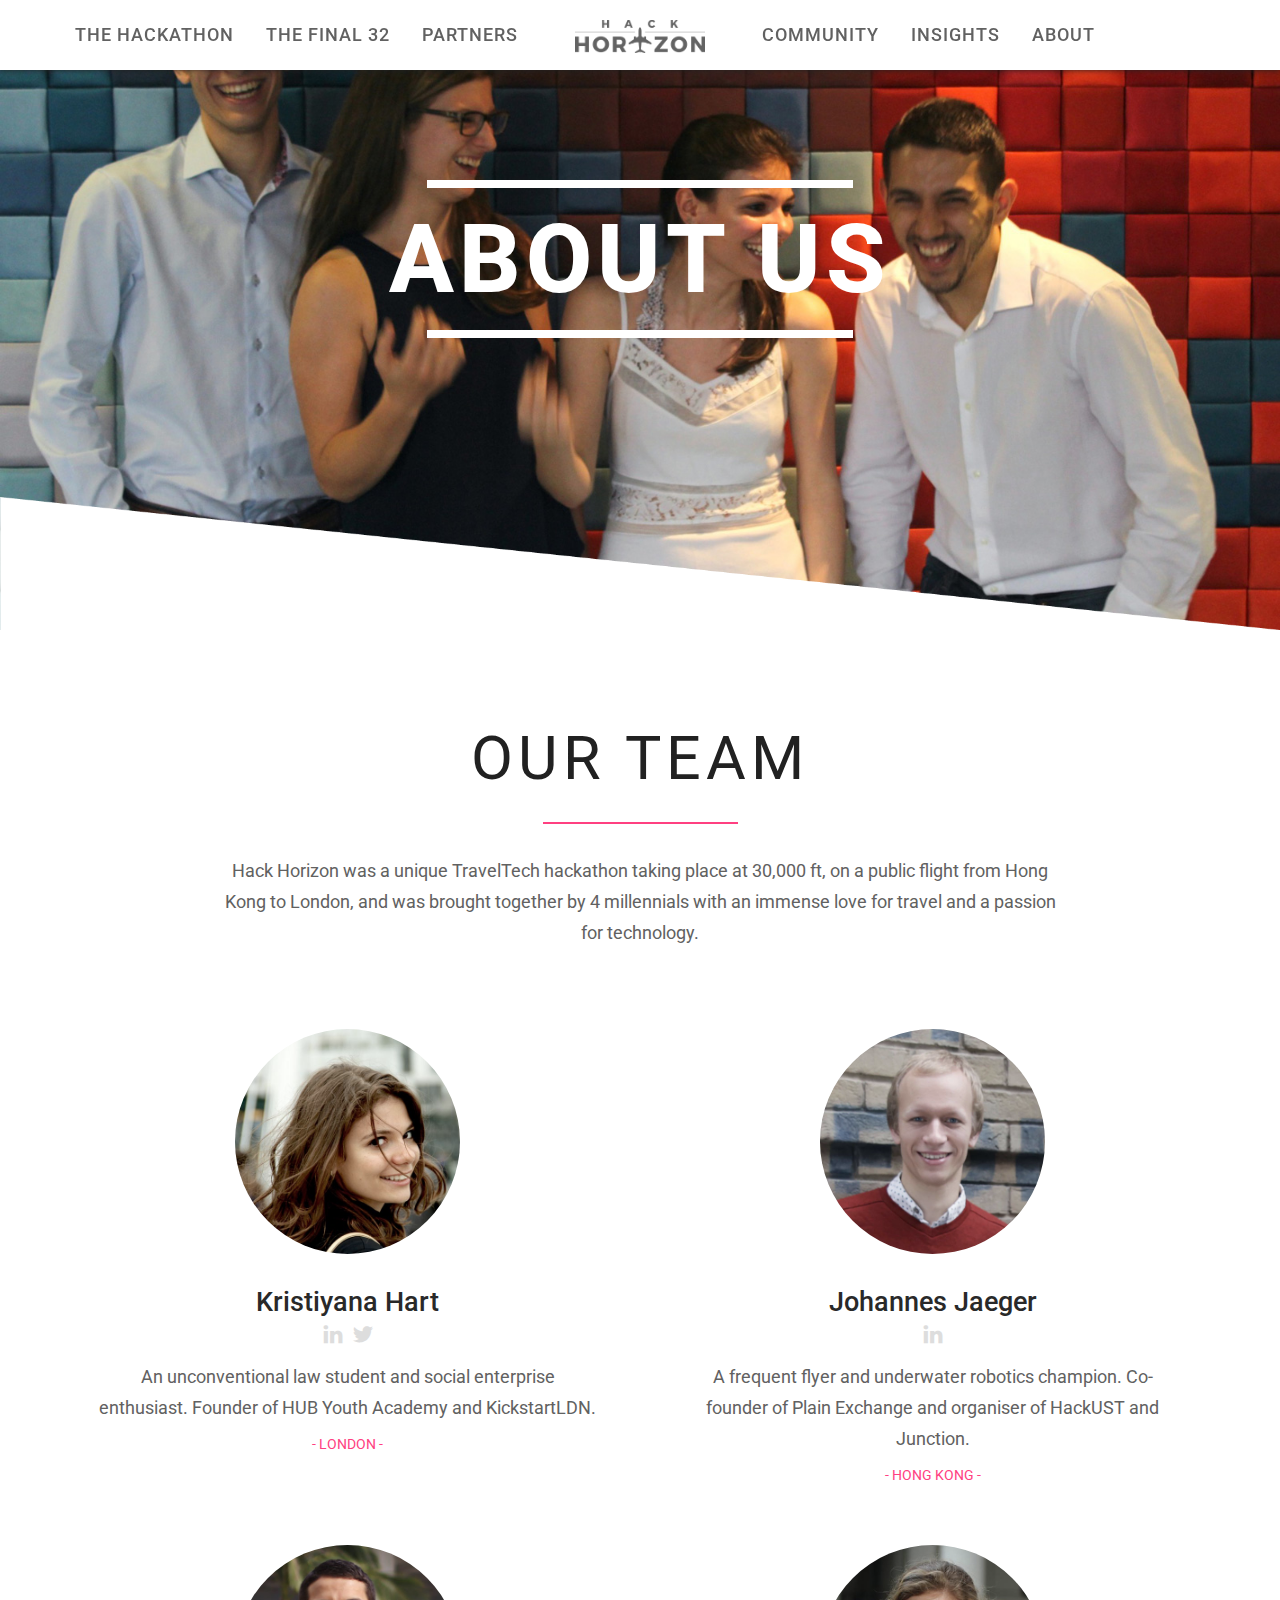
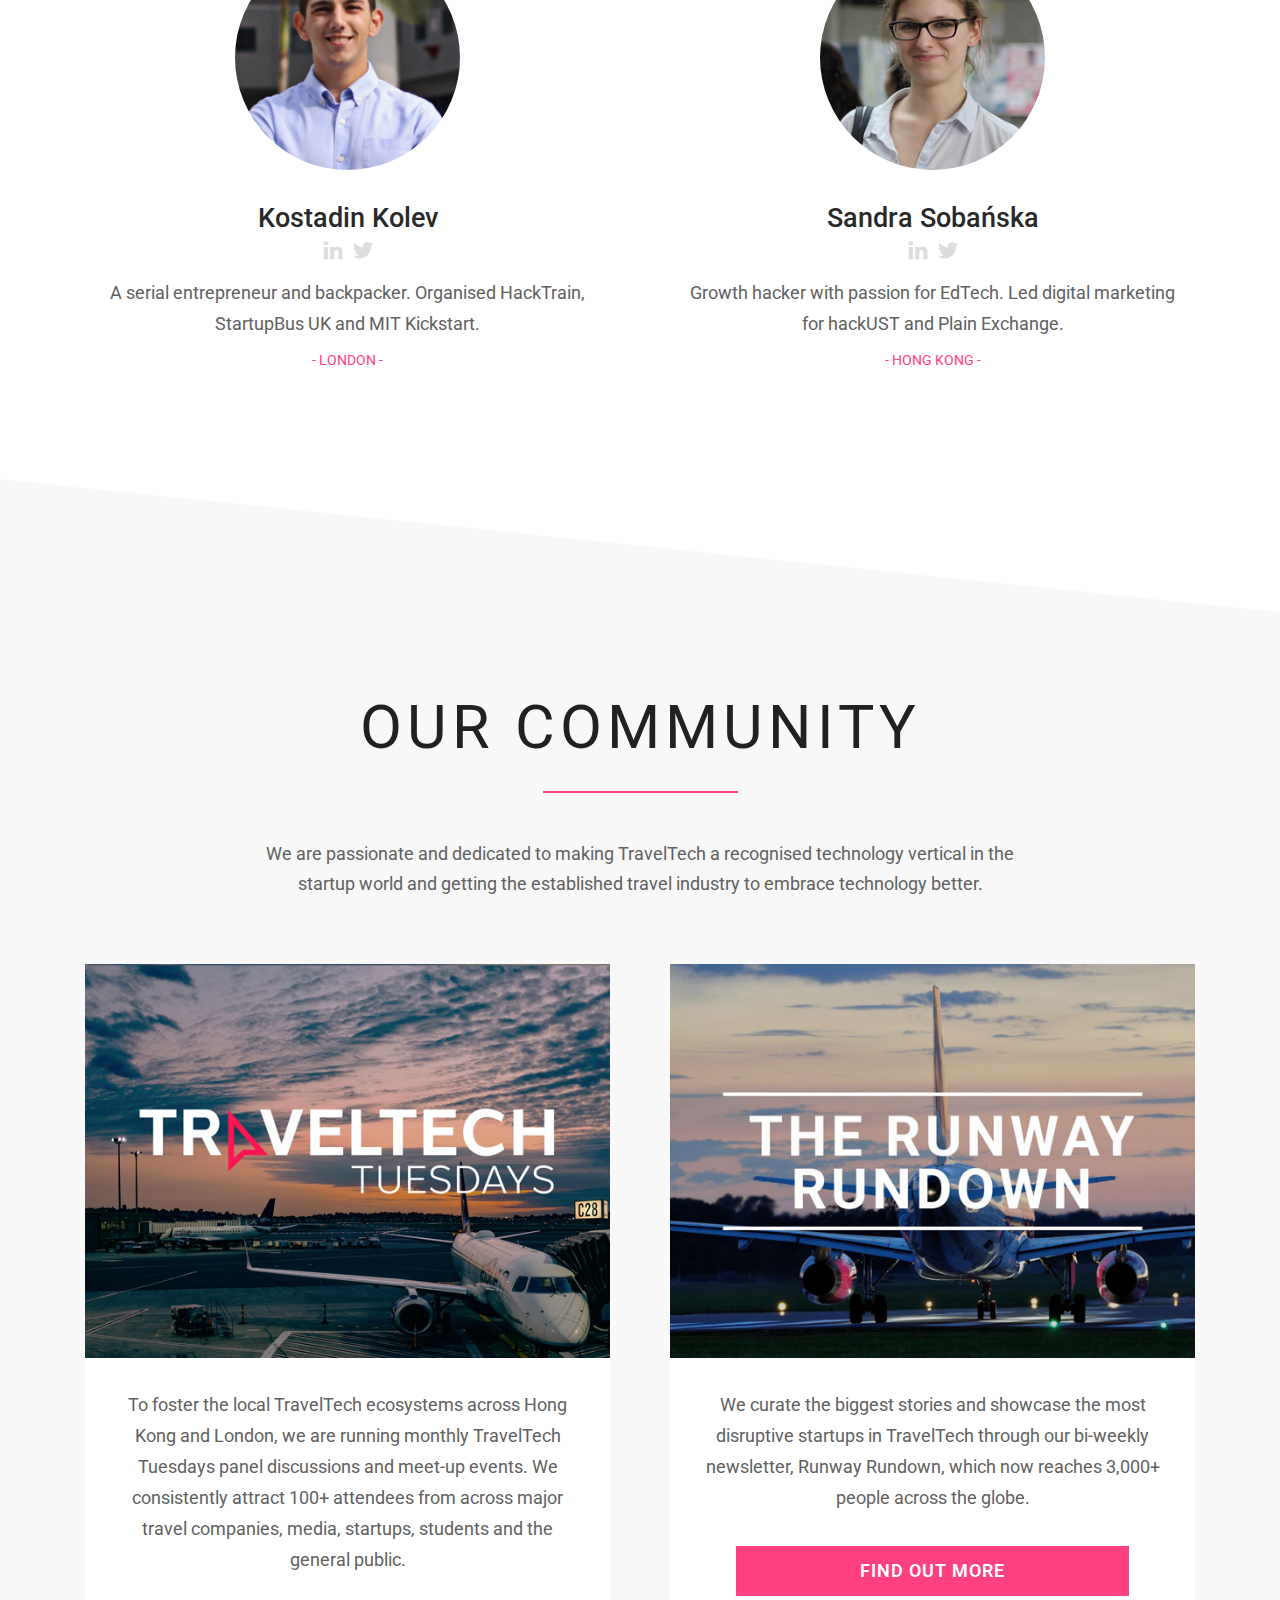
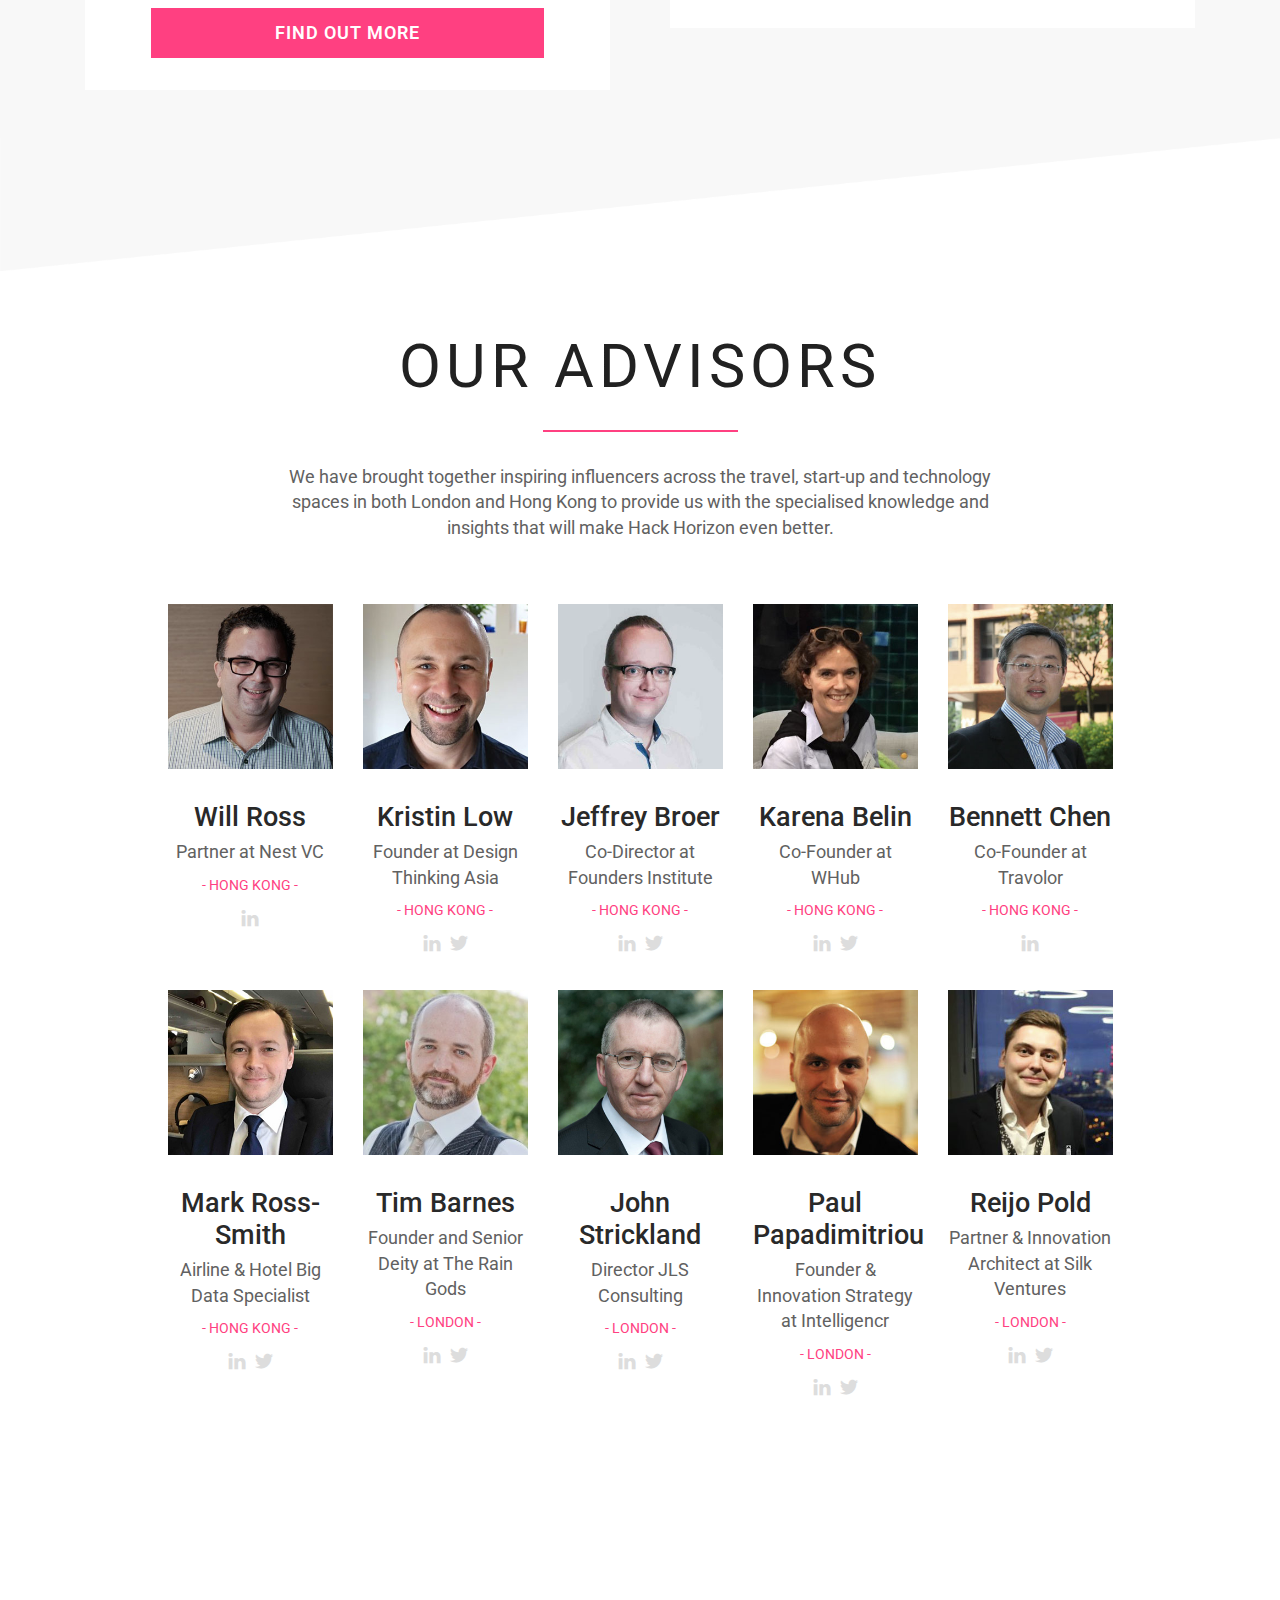
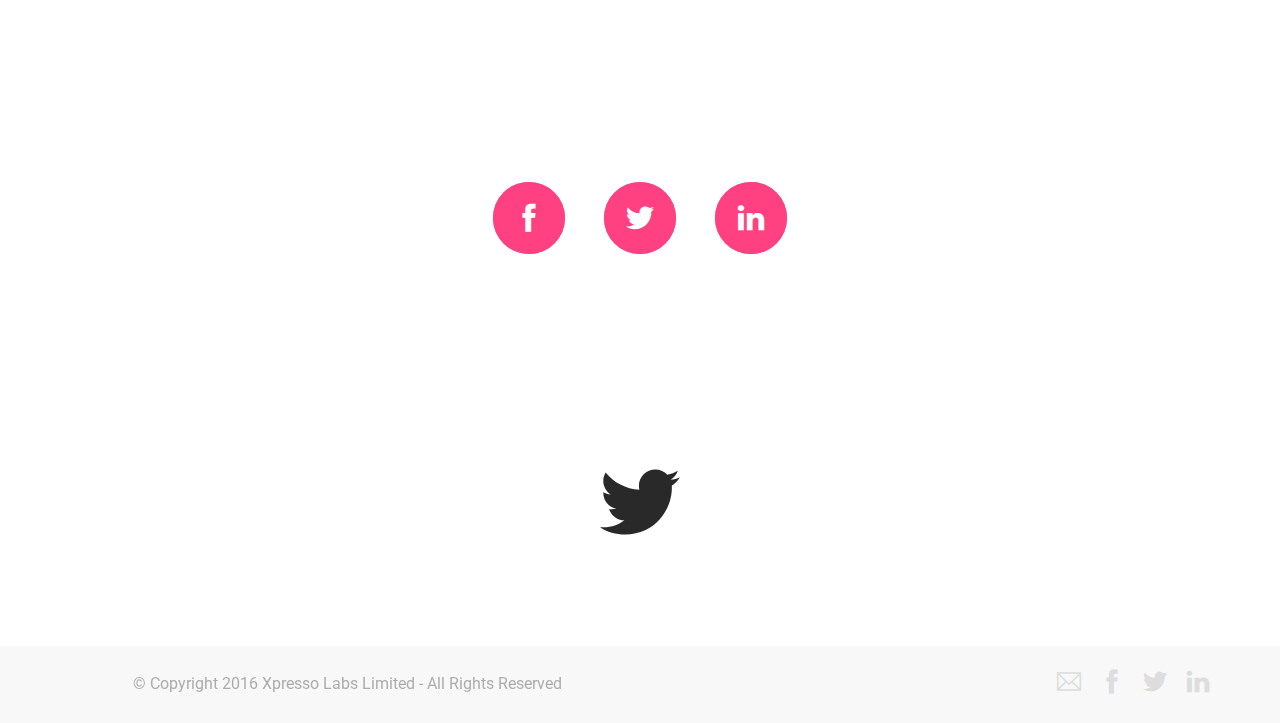
==== about.html @ 893943c5 "Video Top Cover + About Page Revamp" ====
<!DOCTYPE html>
<html lang="en">
  <head>
    <title>Hack Horizon - Press Page</title>
    <meta charset="utf-8">
    <!-- Open Graph Meta-Tags-->
    <meta property="og:title" content="Hack Horizon - Press Information">
    <meta property="og:site_name" content="Hack Horizon">
    <meta property="og:url" content="http://www.hackhorizon.com">
    <meta property="og:description" content="A hackathon on an airplane taking 32 of best entrepreneurs, engineers and designers from Hong Kong to London, on a mission to redefine TravelTech.">
    <meta property="og:type" content="website">
    <meta property="og:image" content="http://www.hackhorizon.com/img/plane_runway_meta.jpg">
    <meta name="description" content="A hackathon on an airplane taking 32 of best entrepreneurs, engineers and designers from Hong Kong to London, on a mission to redefine TravelTech.">
    <meta name="author" content="Kostadin Kolev">
    <link rel="canonical" href="http://www.hackhorizon.com">
    <!-- Twitter-->
    <meta name="twitter:card" content="summary">
    <meta name="twitter:url" content="http://www.hackhorizon.com">
    <meta name="twitter:title" content="Hack Horizon - Press Information">
    <meta name="twitter:description" content="A hackathon on an airplane taking 32 of best entrepreneurs, engineers and designers from Hong Kong to London, on a mission to redefine TravelTech.">
    <meta name="twitter:image" content="http://www.hackhorizon.com/img/plane_runway_meta.jpg">
    <!-- LinkedIn Fix-->
    <meta prefix="og: http://ogp.me/ns#" property="og:title" content="Hack Horizon">
    <meta prefix="og: http://ogp.me/ns#" property="og:type" content="website">
    <meta prefix="og: http://ogp.me/ns#" property="og:image" content="http://www.hackhorizon.com/img/plane_runway_meta.jpg">
    <meta prefix="og: http://ogp.me/ns#" property="og:url" content="http://www.hackhorizon.com">
    <!-- Google  -->
    <meta name="google-site-verification" content="7b1NR2hkbM8tSikmIyOuY9KomX2mYdEgdR6punOeyzs">
    <meta name="google-site-verification" content="Eo4c7vHQRKVE4sOLhfu-dsiCqSdJgf1WzOLA8rTqN9s">
    <link rel="apple-touch-icon" sizes="57x57" href="/apple-icon-57x57.png">
    <link rel="apple-touch-icon" sizes="60x60" href="/apple-icon-60x60.png">
    <link rel="apple-touch-icon" sizes="72x72" href="/apple-icon-72x72.png">
    <link rel="apple-touch-icon" sizes="76x76" href="/apple-icon-76x76.png">
    <link rel="apple-touch-icon" sizes="114x114" href="/apple-icon-114x114.png">
    <link rel="apple-touch-icon" sizes="120x120" href="/apple-icon-120x120.png">
    <link rel="apple-touch-icon" sizes="144x144" href="/apple-icon-144x144.png">
    <link rel="apple-touch-icon" sizes="152x152" href="/apple-icon-152x152.png">
    <link rel="apple-touch-icon" sizes="180x180" href="/apple-icon-180x180.png">
    <link rel="icon" type="image/png" sizes="192x192" href="/android-icon-192x192.png">
    <link rel="icon" type="image/png" sizes="32x32" href="/favicon-32x32.png">
    <link rel="icon" type="image/png" sizes="96x96" href="/favicon-96x96.png">
    <link rel="icon" type="image/png" sizes="16x16" href="/favicon-16x16.png">
    <link rel="manifest" href="/manifest.json">
    <meta name="msapplication-TileColor" content="#ffffff">
    <meta name="msapplication-TileImage" content="/ms-icon-144x144.png">
    <meta name="theme-color" content="#ffffff">
    <meta name="viewport" content="width=device-width, initial-scale=1.0">
    <link href="css/pe-icon-7-stroke.css" rel="stylesheet" type="text/css" media="all">
    <link href="css/et-line-icons.css" rel="stylesheet" type="text/css" media="all">
    <link href="css/font-awesome.min.css" rel="stylesheet" type="text/css" media="all">
    <link href="css/themify-icons.css" rel="stylesheet" type="text/css" media="all">
    <link href="css/bootstrap.css" rel="stylesheet" type="text/css" media="all">
    <link href="css/flexslider.css" rel="stylesheet" type="text/css" media="all">
    <link href="css/theme.css" rel="stylesheet" type="text/css" media="all">
    <link href="css/about.css" rel="stylesheet" type="text/css" media="all">
    <link href="http://fonts.googleapis.com/css?family=Lato:300,400%7CRaleway:100,400,300,500,600,700%7COpen+Sans:400,500,600" rel="stylesheet" type="text/css">
    <link href="http://fonts.googleapis.com/css?family=Roboto:100,300,400,600,700" rel="stylesheet" type="text/css">
    <link href="css/font-roboto.css" rel="stylesheet" type="text/css">
    <!-- Facebook Pixel Code-->
    <script>
      !function(f,b,e,v,n,t,s){if(f.fbq)return;n=f.fbq=function(){n.callMethod?
      n.callMethod.apply(n,arguments):n.queue.push(arguments)};if(!f._fbq)f._fbq=n;
      n.push=n;n.loaded=!0;n.version='2.0';n.queue=[];t=b.createElement(e);t.async=!0;
      t.src=v;s=b.getElementsByTagName(e)[0];s.parentNode.insertBefore(t,s)}(window,
      document,'script','https://connect.facebook.net/en_US/fbevents.js');
      fbq('init', '219601215181154'); // Insert your pixel ID here.
      fbq('track', 'PageView');
    </script>
    <noscript><img height="1" width="1" style="display:none" src="https://www.facebook.com/tr?id=219601215181154&amp;ev=PageView&amp;noscript=1"></noscript>
    <!-- DO NOT MODIFY-->
    <!-- End Facebook Pixel Code-->
    <!-- Google Tag Manager-->
    <script>
      (function(w,d,s,l,i){w[l]=w[l]||[];w[l].push({'gtm.start':
      new Date().getTime(),event:'gtm.js'});var f=d.getElementsByTagName(s)[0],
      j=d.createElement(s),dl=l!='dataLayer'?'&l='+l:'';j.async=true;j.src=
      'https://www.googletagmanager.com/gtm.js?id='+i+dl;f.parentNode.insertBefore(j,f);
      })(window,document,'script','dataLayer','GTM-5M864QM');
      
    </script>
    <!-- Google Analytics-->
    <script>
      (function(i,s,o,g,r,a,m){i['GoogleAnalyticsObject']=r;i[r]=i[r]||function(){
      (i[r].q=i[r].q||[]).push(arguments)},i[r].l=1*new Date();a=s.createElement(o),
      m=s.getElementsByTagName(o)[0];a.async=1;a.src=g;m.parentNode.insertBefore(a,m)
      })(window,document,'script','https://www.google-analytics.com/analytics.js','ga');
      ga('create', 'UA-43203720-4', 'auto');
      ga('send', 'pageview');
      
    </script>
    <body class="scroll-assist">
      <header>
        <div class="nav_bar">
          <div class="nav-container">
            <nav class="scrolled">
              <div class="nav-bar text-center">
                <div class="col-md-2 col-md-push-5 on_top">
                  <div class="col-sm-12 text-center"><a href="index.html"><img id="plane_logo" alt="Hack Horizon Logo" src="img/logo_dark.png"></a></div>
                </div>
                <div class="col-sm-12 col-md-5 col-md-pull-2 overflow-hidden-xs nav_bar_open menu_list">
                  <ul class="menu inline-block pull-right">
                    <li><a id="top_link" href="index.html#about" class="inner-link">THE HACKATHON</a></li>
                    <li><a href="index.html#Final32" class="inner-link">THe Final 32</a></li>
                    <li><a href="index.html#partners" class="inner-link">PARTNERS</a></li>
                  </ul>
                </div>
                <div class="col-sm-12 col-md-5 pb-xs-24 nav_bar_open menu_list">
                  <ul class="menu">
                    <li><a href="traveltechtuesdays.html">Community</a></li>
                    <li><a href="runwayrundown.html">Insights</a></li>
                    <li><a href="about.html">About</a></li>
                  </ul>
                </div>
                <div id="social_nav" class="col-md-4 col-md-offset-4">
                  <ul class="list-inline social-list">
                    <li><a href="mailto:team@hackhorizon.com"><i class="ti ti-email icon-sm"></i></a></li>
                    <li><a href="https://www.facebook.com/hackhorizon" target="_blank"><i class="ti-facebook icon-sm"></i></a></li>
                    <li><a href="https://www.twitter.com/hackhorizon" target="_blank"><i class="ti-twitter-alt icon-sm"></i></a></li>
                    <li><a href="https://www.linkedin.com/company/hack-horizon" target="_blank"><i class="ti-linkedin icon-sm"></i></a></li>
                  </ul>
                </div>
              </div>
              <div class="module widget-handle mobile-toggle right visible-sm visible-xs absolute-xs on_top"><i class="ti-menu"></i></div>
            </nav>
          </div>
        </div>
      </header>
      <div class="main-container">
        <section id="top_cover" class="cover in-page-link">
          <div class="container diagonal_up">
            <div class="row">
              <div id="cover_border_top" class="col-md-4 col-md-offset-4 col-xs-8 col-xs-offset-2"></div>
            </div>
            <div class="row">
              <div class="col-md-8 col-md-offset-2 text-center">
                <h1>About Us</h1>
              </div>
            </div>
            <div class="row">
              <div id="cover_border_bottom" class="col-md-4 col-md-offset-4 col-xs-8 col-xs-offset-2"></div>
            </div>
          </div>
        </section>
        <section id="team" class="in-page-link diagonal_down">
          <div class="container">
            <div class="row">
              <div class="col-md-10 col-md-offset-1 text-center">
                <h1>
                   
                  Our Team
                </h1>
              </div>
            </div>
            <div class="row">
              <div id="about_border" class="col-md-2 col-md-offset-5 col-xs-8 col-xs-offset-2"></div>
            </div>
            <div class="row">   
              <div class="col-md-10 col-md-offset-1 text-center">
                <p>Hack Horizon was a unique TravelTech hackathon taking place at 30,000 ft, on a public flight from Hong Kong to London, and was brought together by 4 millennials with an immense love for travel and a passion for technology.</p>
              </div>
            </div>
            <div class="row Team text-center">
              <div class="col-md-6 col-sm-6"><a href=""></a><img alt="Kristiyana Hart" src="img/kristy.jpg" class="TeamPhoto mb32">
                <h4>
                  Kristiyana 
                  Hart
                </h4>
                <div class="team_social_links"><a target="_blank" href="https://uk.linkedin.com/in/kristiyana-hart-803347a6"><i class="ti ti-linkedin"> </i></a><a target="_blank" href="https://twitter.com/kristiyana_hart"><i class="ti-twitter-alt"></i></a></div>
                <p>An unconventional law student and social enterprise enthusiast. Founder of HUB Youth Academy and KickstartLDN.</p>
                <h4><span>- London -</span></h4>
              </div>
              <div class="col-md-6 col-sm-6"><img alt="Johannes Jaeger" src="img/Johannes.jpg" class="TeamPhoto mb32">
                <h4>
                  Johannes 
                   Jaeger
                </h4>
                <div class="team_social_links"><a target="_blank" href="https://hk.linkedin.com/in/jaegerjohannes"><i class="ti ti-linkedin"></i></a></div>
                <p>A frequent flyer and underwater robotics champion. Co-founder of Plain Exchange and organiser of HackUST and Junction.</p>
                <h4><span>- Hong Kong -                                </span></h4>
              </div>
              <div class="col-md-6 col-sm-6"><img alt="Kostadin Kolev" src="img/kosta.jpg" class="TeamPhoto mb32">
                <h4>
                  Kostadin 
                  Kolev 
                </h4>
                <div class="team_social_links"><a target="_blank" href="Public Profilehttps://uk.linkedin.com/in/kostadinkolev"><i class="ti ti-linkedin"> </i></a><a target="_blank" href="https://twitter.com/Kosta_kolev"><i class="ti-twitter-alt"></i></a></div>
                <p>A serial entrepreneur and backpacker. Organised HackTrain, StartupBus UK and MIT Kickstart. </p>
                <h4><span>- London -                                           </span></h4>
              </div>
              <div class="col-md-6 col-sm-6"><img alt="Sandra Sobańska" src="img/sandra.jpg" class="TeamPhoto mb32">
                <h4>
                  Sandra
                  Sobańska
                </h4>
                <div class="team_social_links"><a target="_blank" href="https://sg.linkedin.com/in/sasobanska/en"><i class="ti ti-linkedin"> </i></a><a target="_blank" href="https://twitter.com/sandra_sobanska"><i class="ti-twitter-alt"></i></a></div>
                <p>Growth hacker with passion for EdTech. Led digital marketing for hackUST and Plain Exchange.</p>
                <h4><span>- Hong Kong - </span></h4>
              </div>
              <div class="col-md-2 col-md-offset-5 text-center">
                <div messenger_app_id="113011915893233" page_id="256332318045876" color="blue" size="xlarge" class="fb-messengermessageus"></div>
              </div>
            </div>
          </div>
        </section>
        <section id="community" class="in-page-link bg-secondary diagonal_down">
          <div class="container">
            <div class="row">
              <div class="col-md-10 col-md-offset-1 text-center">
                <h1>
                   
                  Our Community
                </h1>
              </div>
            </div>
            <div class="row">
              <div id="about_border" class="col-md-2 col-md-offset-5 col-xs-8 col-xs-offset-2"></div>
            </div>
            <div class="row">   
              <div class="col-md-8 col-md-offset-2 text-center">
                <p>We are passionate and dedicated to making TravelTech a recognised technology vertical in the startup world and getting the established travel industry to embrace technology better.</p>
              </div>
            </div>
            <div class="row">
              <div class="col-md-6 text-center">
                <div class="col-md-12">
                  <div class="community_image"><a href="TravelTechTuesdays.html"><img alt="TravelTech Tuesdays" src="img/ttt.jpg"></a></div>
                  <div class="bg-white description">                               
                    <p>To foster the local TravelTech ecosystems across Hong Kong and London, we are running monthly TravelTech Tuesdays panel discussions and meet-up events. We consistently attract 100+ attendees from across major travel companies, media, startups, students and the general public.</p><a href="traveltechtuesdays.html" class="btn btn-lg">Find Out More</a>
                  </div>
                </div>
              </div>
              <div class="col-md-6 text-center">
                <div class="col-md-12">
                  <div class="community_image"><a href="RunwayRundown.html"><img alt="Runway Rundown" src="img/rr.jpg"></a></div>
                  <div class="bg-white description">                    
                    <p>We curate the biggest stories and showcase the most disruptive startups in TravelTech through our bi-weekly newsletter, Runway Rundown, which now reaches 3,000+ people across the globe.       </p><a href="RunwayRundown.html" class="btn btn-lg">Find Out More</a>
                  </div>
                </div>
              </div>
            </div>
          </div>
        </section>
        <section id="advisors" class="in-page-link section_padding diagonal_down mb64">
          <div class="container">
            <div class="row">
              <div class="col-md-12 text-center">
                <h1 class="uppercase">Our Advisors</h1>
              </div>
            </div>
            <div class="row">
              <div class="col-md-2 col-md-offset-5 col-xs-8 col-xs-offset-2 about_border"></div>
            </div>
            <div class="row">
              <div class="col-md-8 col-md-offset-2 text-center">
                <p id="advisors_description">We have brought together inspiring influencers across the travel, start-up and technology spaces in both London and Hong Kong to provide us with the specialised knowledge and insights that will make Hack Horizon even better.</p>
              </div>
            </div>
            <div class="row text-center">                                         
              <div class="col-md-2 col-md-offset-1 col-xs-6"><img alt="Will Ross" src="img/will.jpg" class="mb32">
                <h4>Will Ross</h4>
                <p>Partner at Nest VC</p>
                <h4><span>- Hong Kong -</span></h4>
                <div class="advisors_social_links"><a target="_blank" href="https://hk.linkedin.com/in/william-ross-a9923294"><i class="ti ti-linkedin"> </i></a></div>
              </div>
              <div class="col-md-2 col-xs-6"><img alt="Kristin Low" src="img/kristin.jpg" class="mb32">
                <h4>Kristin Low</h4>
                <p>Founder at Design Thinking Asia</p>
                <h4><span>- Hong Kong -</span></h4>
                <div class="advisors_social_links"><a target="_blank" href="https://hk.linkedin.com/in/kristindlow"><i class="ti ti-linkedin"> </i></a><a target="_blank" href="https://twitter.com/kristinlow"><i class="ti-twitter-alt"></i></a></div>
              </div>
              <div class="clearfix visible-xs-block"></div>
              <div class="col-md-2 col-xs-6"><img alt="Jeffrey Broer" src="img/jeffrey.jpg" class="mb32">
                <h4>Jeffrey Broer</h4>
                <p>Co-Director at Founders Institute</p>
                <h4><span>- Hong Kong -</span></h4>
                <div class="advisors_social_links"><a target="_blank" href="https://hk.linkedin.com/in/jeffreybroer"><i class="ti ti-linkedin"> </i></a><a target="_blank" href="https://twitter.com/jebbery"><i class="ti-twitter-alt">                   </i></a></div>
              </div>
              <div class="col-md-2 col-xs-6"><img alt="Karena Belin" src="img/karena.jpg" class="mb32">
                <h4>Karena Belin</h4>
                <p>Co-Founder at WHub</p>
                <h4><span>- Hong Kong -</span></h4>
                <div class="advisors_social_links"><a target="_blank" href="https://hk.linkedin.com/in/karenabelin"><i class="ti ti-linkedin"> </i></a><a target="_blank" href="https://twitter.com/BelinKarena"><i class="ti-twitter-alt">                   </i></a></div>
              </div>
              <div class="clearfix visible-xs-block"></div>
              <div class="col-md-2 col-xs-6"><img alt="Bennett Chen" src="img/bennett.jpg" class="mb32">
                <h4>Bennett Chen</h4>
                <p>Co-Founder at Travolor</p>
                <h4><span>- Hong Kong -</span></h4>
                <div class="advisors_social_links"><a target="_blank" href="https://hk.linkedin.com/in/bennettchen"><i class="ti ti-linkedin"> </i></a></div>
              </div>
              <div class="col-md-2 col-md-offset-1 col-xs-6"><img alt="Mark Ross-Smith" src="img/mark.jpg" class="mb32">
                <h4>Mark Ross- Smith</h4>
                <p>Airline & Hotel Big Data Specialist</p>
                <h4><span>- Hong Kong -</span></h4>
                <div class="advisors_social_links"><a target="_blank" href="https://hk.linkedin.com/in/markrosssmith"><i class="ti ti-linkedin"> </i></a><a target="_blank" href="https://twitter.com/drdoot"><i class="ti-twitter-alt"></i></a></div>
              </div>
              <div class="col-md-2 col-xs-6"><img alt="Tim Barnes" src="img/tim.jpg" class="mb32">
                <h4>Tim Barnes</h4>
                <p>Founder and Senior Deity at The Rain Gods</p>
                <h4><span>- London -</span></h4>
                <div class="advisors_social_links"><a target="_blank" href="https://uk.linkedin.com/in/timothyplbarnes"><i class="ti ti-linkedin"> </i></a><a target="_blank" href="https://twitter.com/timothy_barnes"><i class="ti-twitter-alt"></i></a></div>
              </div>
              <div class="col-md-2 col-xs-6"><img alt="John Strickland" src="img/jls.jpg" class="mb32">
                <h4>John Strickland</h4>
                <p>Director JLS Consulting</p>
                <h4><span>- London -</span></h4>
                <div class="advisors_social_links"><a target="_blank" href="https://www.linkedin.com/in/jostrickland/"><i class="ti ti-linkedin"> </i></a><a target="_blank" href="https://twitter.com/JohnLStrickland"><i class="ti-twitter-alt">                           </i></a></div>
              </div>
              <div class="clearfix visible-xs-block"></div>
              <div class="col-md-2 col-xs-6"><img alt="Paul Papadimitriou" src="img/paul.jpg" class="mb32">
                <h4>Paul Papadimitriou </h4>
                <p>Founder & Innovation Strategy at Intelligencr</p>
                <h4><span>- London -</span></h4>
                <div class="advisors_social_links"><a target="_blank" href="https://uk.linkedin.com/in/paulpapadimitriou"><i class="ti ti-linkedin"> </i></a><a target="_blank" href="https://twitter.com/papadimitriou"><i class="ti-twitter-alt">                               </i></a></div>
              </div>
              <div class="col-md-2 col-xs-6"><img alt="Reijo Pold" src="img/reijo.jpg" class="mb32">
                <h4>Reijo Pold</h4>
                <p>Partner & Innovation Architect at Silk Ventures</p>
                <h4><span>- London -</span></h4>
                <div class="advisors_social_links"><a target="_blank" href="https://uk.linkedin.com/in/reijo-pold-彭-瑞-3b342b15"><i class="ti ti-linkedin"> </i></a><a target="_blank" href="https://twitter.com/reiopold"><i class="ti-twitter-alt"></i></a></div>
              </div>
            </div>
          </div>
        </section>
        <section id="media_assets" class="in-page-link">
          <div class="container diagonal_up">
            <div class="row">
              <div class="col-md-12 col-sm-12 text-center">
                <h1>Connect with Us</h1>
              </div>
            </div>
            <div class="row">
              <div id="about_border" class="col-md-2 col-md-offset-5 col-xs-8 col-xs-offset-2"></div>
            </div>
            <div class="row">
              <div class="col-md-8 col-md-offset-2">
                <ul class="list-inline social-connect">
                  <li><a href="https://www.facebook.com/hackhorizon" target="_blank"><i class="ti-facebook icon-sm"></i></a></li>
                  <li><a href="https://www.twitter.com/hackhorizon" target="_blank"><i class="ti-twitter-alt icon-sm"></i></a></li>
                  <li><a href="https://www.linkedin.com/company/hack-horizon" target="_blank"><i class="ti-linkedin icon-sm"></i></a></li>
                </ul>
              </div>
            </div>
          </div>
        </section>
        <section class="pt64 pb64 pt-xs-40 pb-xs-40">
          <div class="container">
            <div class="row">
              <div class="col-md-10 col-md-offset-1 text-center"><i class="ti-twitter-alt icon icon-lg mb40 mb-xs-24"></i>
                <div class="twitter-feed tweets-slider large">
                  <div data-feed-name="hackhorizon" class="tweets-feed"></div>
                </div>
              </div>
            </div>
          </div>
        </section>
        <footer class="footer-2 text-center-xs bg-secondary">
          <div class="container">
            <div class="row">
              <div class="col-sm-6 text-center">
                <p>© Copyright 2016 Xpresso Labs Limited - All Rights Reserved</p>
              </div>
              <div class="col-sm-6 text-right text-center-xs">
                <ul class="list-inline social-list">
                  <li><a href="mailto:team@hackhorizon.com"><i class="ti ti-email icon-sm"></i></a></li>
                  <li><a href="https://www.facebook.com/hackhorizon" target="_blank"><i class="ti-facebook icon-sm"></i></a></li>
                  <li><a href="https://www.twitter.com/hackhorizon" target="_blank"><i class="ti-twitter-alt icon-sm"></i></a></li>
                  <li><a href="https://www.linkedin.com/company/hack-horizon" target="_blank"><i class="ti-linkedin icon-sm"></i></a></li>
                </ul>
              </div>
            </div>
          </div>
        </footer>
      </div>
    </body>
    <!-- Google Tag Manager (noscript)-->
    <noscript>
      <iframe src="https://www.googletagmanager.com/ns.html?id=GTM-5M864QM" height="0" width="0" style="display:none;visibility:hidden"></iframe>
    </noscript>
    <!-- End Google Tag Manager (noscript)-->
    <script src="js/jquery.min.js"></script>
    <script src="js/bootstrap.min.js"></script>
    <script src="js/flexslider.min.js"></script>
    <script src="js/masonry.min.js"></script>
    <script src="js/twitterfetcher.min.js">   </script>
    <script src="js/smooth-scroll.min.js"></script>
    <script src="js/parallax.min.js"></script>
    <script src="js/scripts.js"></script>
  </head>
</html>
---- css/pe-icon-7-stroke.css ----
@font-face {
	font-family: 'Pe-icon-7-stroke';
	src:url('../fonts/Pe-icon-7-stroke.eot?d7yf1v');
	src:url('../fonts/Pe-icon-7-stroke.eot?#iefixd7yf1v') format('embedded-opentype'),
		url('../fonts/Pe-icon-7-stroke.woff?d7yf1v') format('woff'),
		url('../fonts/Pe-icon-7-stroke.ttf?d7yf1v') format('truetype'),
		url('../fonts/Pe-icon-7-stroke.svg?d7yf1v#Pe-icon-7-stroke') format('svg');
	font-weight: normal;
	font-style: normal;
}

[class^="pe-7s-"], [class*=" pe-7s-"] {
	display: inline-block;
	font-family: 'Pe-icon-7-stroke';
	speak: none;
	font-style: normal;
	font-weight: normal;
	font-variant: normal;
	text-transform: none;
	line-height: 1;

	/* Better Font Rendering =========== */
	-webkit-font-smoothing: antialiased;
	-moz-osx-font-smoothing: grayscale;
}

.pe-7s-album:before {
	content: "\e6aa";
}
.pe-7s-arc:before {
	content: "\e6ab";
}
.pe-7s-back-2:before {
	content: "\e6ac";
}
.pe-7s-bandaid:before {
	content: "\e6ad";
}
.pe-7s-car:before {
	content: "\e6ae";
}
.pe-7s-diamond:before {
	content: "\e6af";
}
.pe-7s-door-lock:before {
	content: "\e6b0";
}
.pe-7s-eyedropper:before {
	content: "\e6b1";
}
.pe-7s-female:before {
	content: "\e6b2";
}
.pe-7s-gym:before {
	content: "\e6b3";
}
.pe-7s-hammer:before {
	content: "\e6b4";
}
.pe-7s-headphones:before {
	content: "\e6b5";
}
.pe-7s-helm:before {
	content: "\e6b6";
}
.pe-7s-hourglass:before {
	content: "\e6b7";
}
.pe-7s-leaf:before {
	content: "\e6b8";
}
.pe-7s-magic-wand:before {
	content: "\e6b9";
}
.pe-7s-male:before {
	content: "\e6ba";
}
.pe-7s-map-2:before {
	content: "\e6bb";
}
.pe-7s-next-2:before {
	content: "\e6bc";
}
.pe-7s-paint-bucket:before {
	content: "\e6bd";
}
.pe-7s-pendrive:before {
	content: "\e6be";
}
.pe-7s-photo:before {
	content: "\e6bf";
}
.pe-7s-piggy:before {
	content: "\e6c0";
}
.pe-7s-plugin:before {
	content: "\e6c1";
}
.pe-7s-refresh-2:before {
	content: "\e6c2";
}
.pe-7s-rocket:before {
	content: "\e6c3";
}
.pe-7s-settings:before {
	content: "\e6c4";
}
.pe-7s-shield:before {
	content: "\e6c5";
}
.pe-7s-smile:before {
	content: "\e6c6";
}
.pe-7s-usb:before {
	content: "\e6c7";
}
.pe-7s-vector:before {
	content: "\e6c8";
}
.pe-7s-wine:before {
	content: "\e6c9";
}
.pe-7s-cloud-upload:before {
	content: "\e68a";
}
.pe-7s-cash:before {
	content: "\e68c";
}
.pe-7s-close:before {
	content: "\e680";
}
.pe-7s-bluetooth:before {
	content: "\e68d";
}
.pe-7s-cloud-download:before {
	content: "\e68b";
}
.pe-7s-way:before {
	content: "\e68e";
}
.pe-7s-close-circle:before {
	content: "\e681";
}
.pe-7s-id:before {
	content: "\e68f";
}
.pe-7s-angle-up:before {
	content: "\e682";
}
.pe-7s-wristwatch:before {
	content: "\e690";
}
.pe-7s-angle-up-circle:before {
	content: "\e683";
}
.pe-7s-world:before {
	content: "\e691";
}
.pe-7s-angle-right:before {
	content: "\e684";
}
.pe-7s-volume:before {
	content: "\e692";
}
.pe-7s-angle-right-circle:before {
	content: "\e685";
}
.pe-7s-users:before {
	content: "\e693";
}
.pe-7s-angle-left:before {
	content: "\e686";
}
.pe-7s-user-female:before {
	content: "\e694";
}
.pe-7s-angle-left-circle:before {
	content: "\e687";
}
.pe-7s-up-arrow:before {
	content: "\e695";
}
.pe-7s-angle-down:before {
	content: "\e688";
}
.pe-7s-switch:before {
	content: "\e696";
}
.pe-7s-angle-down-circle:before {
	content: "\e689";
}
.pe-7s-scissors:before {
	content: "\e697";
}
.pe-7s-wallet:before {
	content: "\e600";
}
.pe-7s-safe:before {
	content: "\e698";
}
.pe-7s-volume2:before {
	content: "\e601";
}
.pe-7s-volume1:before {
	content: "\e602";
}
.pe-7s-voicemail:before {
	content: "\e603";
}
.pe-7s-video:before {
	content: "\e604";
}
.pe-7s-user:before {
	content: "\e605";
}
.pe-7s-upload:before {
	content: "\e606";
}
.pe-7s-unlock:before {
	content: "\e607";
}
.pe-7s-umbrella:before {
	content: "\e608";
}
.pe-7s-trash:before {
	content: "\e609";
}
.pe-7s-tools:before {
	content: "\e60a";
}
.pe-7s-timer:before {
	content: "\e60b";
}
.pe-7s-ticket:before {
	content: "\e60c";
}
.pe-7s-target:before {
	content: "\e60d";
}
.pe-7s-sun:before {
	content: "\e60e";
}
.pe-7s-study:before {
	content: "\e60f";
}
.pe-7s-stopwatch:before {
	content: "\e610";
}
.pe-7s-star:before {
	content: "\e611";
}
.pe-7s-speaker:before {
	content: "\e612";
}
.pe-7s-signal:before {
	content: "\e613";
}
.pe-7s-shuffle:before {
	content: "\e614";
}
.pe-7s-shopbag:before {
	content: "\e615";
}
.pe-7s-share:before {
	content: "\e616";
}
.pe-7s-server:before {
	content: "\e617";
}
.pe-7s-search:before {
	content: "\e618";
}
.pe-7s-film:before {
	content: "\e6a5";
}
.pe-7s-science:before {
	content: "\e619";
}
.pe-7s-disk:before {
	content: "\e6a6";
}
.pe-7s-ribbon:before {
	content: "\e61a";
}
.pe-7s-repeat:before {
	content: "\e61b";
}
.pe-7s-refresh:before {
	content: "\e61c";
}
.pe-7s-add-user:before {
	content: "\e6a9";
}
.pe-7s-refresh-cloud:before {
	content: "\e61d";
}
.pe-7s-paperclip:before {
	content: "\e69c";
}
.pe-7s-radio:before {
	content: "\e61e";
}
.pe-7s-note2:before {
	content: "\e69d";
}
.pe-7s-print:before {
	content: "\e61f";
}
.pe-7s-network:before {
	content: "\e69e";
}
.pe-7s-prev:before {
	content: "\e620";
}
.pe-7s-mute:before {
	content: "\e69f";
}
.pe-7s-power:before {
	content: "\e621";
}
.pe-7s-medal:before {
	content: "\e6a0";
}
.pe-7s-portfolio:before {
	content: "\e622";
}
.pe-7s-like2:before {
	content: "\e6a1";
}
.pe-7s-plus:before {
	content: "\e623";
}
.pe-7s-left-arrow:before {
	content: "\e6a2";
}
.pe-7s-play:before {
	content: "\e624";
}
.pe-7s-key:before {
	content: "\e6a3";
}
.pe-7s-plane:before {
	content: "\e625";
}
.pe-7s-joy:before {
	content: "\e6a4";
}
.pe-7s-photo-gallery:before {
	content: "\e626";
}
.pe-7s-pin:before {
	content: "\e69b";
}
.pe-7s-phone:before {
	content: "\e627";
}
.pe-7s-plug:before {
	content: "\e69a";
}
.pe-7s-pen:before {
	content: "\e628";
}
.pe-7s-right-arrow:before {
	content: "\e699";
}
.pe-7s-paper-plane:before {
	content: "\e629";
}
.pe-7s-delete-user:before {
	content: "\e6a7";
}
.pe-7s-paint:before {
	content: "\e62a";
}
.pe-7s-bottom-arrow:before {
	content: "\e6a8";
}
.pe-7s-notebook:before {
	content: "\e62b";
}
.pe-7s-note:before {
	content: "\e62c";
}
.pe-7s-next:before {
	content: "\e62d";
}
.pe-7s-news-paper:before {
	content: "\e62e";
}
.pe-7s-musiclist:before {
	content: "\e62f";
}
.pe-7s-music:before {
	content: "\e630";
}
.pe-7s-mouse:before {
	content: "\e631";
}
.pe-7s-more:before {
	content: "\e632";
}
.pe-7s-moon:before {
	content: "\e633";
}
.pe-7s-monitor:before {
	content: "\e634";
}
.pe-7s-micro:before {
	content: "\e635";
}
.pe-7s-menu:before {
	content: "\e636";
}
.pe-7s-map:before {
	content: "\e637";
}
.pe-7s-map-marker:before {
	content: "\e638";
}
.pe-7s-mail:before {
	content: "\e639";
}
.pe-7s-mail-open:before {
	content: "\e63a";
}
.pe-7s-mail-open-file:before {
	content: "\e63b";
}
.pe-7s-magnet:before {
	content: "\e63c";
}
.pe-7s-loop:before {
	content: "\e63d";
}
.pe-7s-look:before {
	content: "\e63e";
}
.pe-7s-lock:before {
	content: "\e63f";
}
.pe-7s-lintern:before {
	content: "\e640";
}
.pe-7s-link:before {
	content: "\e641";
}
.pe-7s-like:before {
	content: "\e642";
}
.pe-7s-light:before {
	content: "\e643";
}
.pe-7s-less:before {
	content: "\e644";
}
.pe-7s-keypad:before {
	content: "\e645";
}
.pe-7s-junk:before {
	content: "\e646";
}
.pe-7s-info:before {
	content: "\e647";
}
.pe-7s-home:before {
	content: "\e648";
}
.pe-7s-help2:before {
	content: "\e649";
}
.pe-7s-help1:before {
	content: "\e64a";
}
.pe-7s-graph3:before {
	content: "\e64b";
}
.pe-7s-graph2:before {
	content: "\e64c";
}
.pe-7s-graph1:before {
	content: "\e64d";
}
.pe-7s-graph:before {
	content: "\e64e";
}
.pe-7s-global:before {
	content: "\e64f";
}
.pe-7s-gleam:before {
	content: "\e650";
}
.pe-7s-glasses:before {
	content: "\e651";
}
.pe-7s-gift:before {
	content: "\e652";
}
.pe-7s-folder:before {
	content: "\e653";
}
.pe-7s-flag:before {
	content: "\e654";
}
.pe-7s-filter:before {
	content: "\e655";
}
.pe-7s-file:before {
	content: "\e656";
}
.pe-7s-expand1:before {
	content: "\e657";
}
.pe-7s-exapnd2:before {
	content: "\e658";
}
.pe-7s-edit:before {
	content: "\e659";
}
.pe-7s-drop:before {
	content: "\e65a";
}
.pe-7s-drawer:before {
	content: "\e65b";
}
.pe-7s-download:before {
	content: "\e65c";
}
.pe-7s-display2:before {
	content: "\e65d";
}
.pe-7s-display1:before {
	content: "\e65e";
}
.pe-7s-diskette:before {
	content: "\e65f";
}
.pe-7s-date:before {
	content: "\e660";
}
.pe-7s-cup:before {
	content: "\e661";
}
.pe-7s-culture:before {
	content: "\e662";
}
.pe-7s-crop:before {
	content: "\e663";
}
.pe-7s-credit:before {
	content: "\e664";
}
.pe-7s-copy-file:before {
	content: "\e665";
}
.pe-7s-config:before {
	content: "\e666";
}
.pe-7s-compass:before {
	content: "\e667";
}
.pe-7s-comment:before {
	content: "\e668";
}
.pe-7s-coffee:before {
	content: "\e669";
}
.pe-7s-cloud:before {
	content: "\e66a";
}
.pe-7s-clock:before {
	content: "\e66b";
}
.pe-7s-check:before {
	content: "\e66c";
}
.pe-7s-chat:before {
	content: "\e66d";
}
.pe-7s-cart:before {
	content: "\e66e";
}
.pe-7s-camera:before {
	content: "\e66f";
}
.pe-7s-call:before {
	content: "\e670";
}
.pe-7s-calculator:before {
	content: "\e671";
}
.pe-7s-browser:before {
	content: "\e672";
}
.pe-7s-box2:before {
	content: "\e673";
}
.pe-7s-box1:before {
	content: "\e674";
}
.pe-7s-bookmarks:before {
	content: "\e675";
}
.pe-7s-bicycle:before {
	content: "\e676";
}
.pe-7s-bell:before {
	content: "\e677";
}
.pe-7s-battery:before {
	content: "\e678";
}
.pe-7s-ball:before {
	content: "\e679";
}
.pe-7s-back:before {
	content: "\e67a";
}
.pe-7s-attention:before {
	content: "\e67b";
}
.pe-7s-anchor:before {
	content: "\e67c";
}
.pe-7s-albums:before {
	content: "\e67d";
}
.pe-7s-alarm:before {
	content: "\e67e";
}
.pe-7s-airplay:before {
	content: "\e67f";
}
---- css/et-line-icons.css ----
@font-face {
	font-family: 'et-line';
	src:url('../fonts/et-line.eot');
	src:url('../fonts/et-line.eot?#iefix') format('embedded-opentype'),
		url('../fonts/et-line.woff') format('woff'),
		url('../fonts/et-line.ttf') format('truetype'),
		url('../fonts/et-line.svg#et-line') format('svg');
	font-weight: normal;
	font-style: normal;
}

/* Use the following CSS code if you want to use data attributes for inserting your icons */
[data-icon]:before {
	font-family: 'et-line';
	content: attr(data-icon);
	speak: none;
	font-weight: normal;
	font-variant: normal;
	text-transform: none;
	line-height: 1;
	-webkit-font-smoothing: antialiased;
	-moz-osx-font-smoothing: grayscale;
	display:inline-block;
}

/* Use the following CSS code if you want to have a class per icon */
/*
Instead of a list of all class selectors,
you can use the generic selector below, but it's slower:
[class*="icon-"] {
*/
.et-line-mobile, .et-line-laptop, .et-line-desktop, .et-line-tablet, .et-line-phone, .et-line-document, .et-line-documents, .et-line-search, .et-line-clipboard, .et-line-newspaper, .et-line-notebook, .et-line-book-open, .et-line-browser, .et-line-calendar, .et-line-presentation, .et-line-picture, .et-line-pictures, .et-line-video, .et-line-camera, .et-line-printer, .et-line-toolbox, .et-line-briefcase, .et-line-wallet, .et-line-gift, .et-line-bargraph, .et-line-grid, .et-line-expand, .et-line-focus, .et-line-edit, .et-line-adjustments, .et-line-ribbon, .et-line-hourglass, .et-line-lock, .et-line-megaphone, .et-line-shield, .et-line-trophy, .et-line-flag, .et-line-map, .et-line-puzzle, .et-line-basket, .et-line-envelope, .et-line-streetsign, .et-line-telescope, .et-line-gears, .et-line-key, .et-line-paperclip, .et-line-attachment, .et-line-pricetags, .et-line-lightbulb, .et-line-layers, .et-line-pencil, .et-line-tools, .et-line-tools-2, .et-line-scissors, .et-line-paintbrush, .et-line-magnifying-glass, .et-line-circle-compass, .et-line-linegraph, .et-line-mic, .et-line-strategy, .et-line-beaker, .et-line-caution, .et-line-recycle, .et-line-anchor, .et-line-profile-male, .et-line-profile-female, .et-line-bike, .et-line-wine, .et-line-hotairballoon, .et-line-globe, .et-line-genius, .et-line-map-pin, .et-line-dial, .et-line-chat, .et-line-heart, .et-line-cloud, .et-line-upload, .et-line-download, .et-line-target, .et-line-hazardous, .et-line-piechart, .et-line-speedometer, .et-line-global, .et-line-compass, .et-line-lifesaver, .et-line-clock, .et-line-aperture, .et-line-quote, .et-line-scope, .et-line-alarmclock, .et-line-refresh, .et-line-happy, .et-line-sad, .et-line-facebook, .et-line-twitter, .et-line-googleplus, .et-line-rss, .et-line-tumblr, .et-line-linkedin, .et-line-dribbble {
	font-family: 'et-line';
	speak: none;
	font-style: normal;
	font-weight: normal;
	font-variant: normal;
	text-transform: none;
	line-height: 1;
	-webkit-font-smoothing: antialiased;
	-moz-osx-font-smoothing: grayscale;
	display:inline-block;
}
.et-line-mobile:before {
	content: "\e000";
}
.et-line-laptop:before {
	content: "\e001";
}
.et-line-desktop:before {
	content: "\e002";
}
.et-line-tablet:before {
	content: "\e003";
}
.et-line-phone:before {
	content: "\e004";
}
.et-line-document:before {
	content: "\e005";
}
.et-line-documents:before {
	content: "\e006";
}
.et-line-search:before {
	content: "\e007";
}
.et-line-clipboard:before {
	content: "\e008";
}
.et-line-newspaper:before {
	content: "\e009";
}
.et-line-notebook:before {
	content: "\e00a";
}
.et-line-book-open:before {
	content: "\e00b";
}
.et-line-browser:before {
	content: "\e00c";
}
.et-line-calendar:before {
	content: "\e00d";
}
.et-line-presentation:before {
	content: "\e00e";
}
.et-line-picture:before {
	content: "\e00f";
}
.et-line-pictures:before {
	content: "\e010";
}
.et-line-video:before {
	content: "\e011";
}
.et-line-camera:before {
	content: "\e012";
}
.et-line-printer:before {
	content: "\e013";
}
.et-line-toolbox:before {
	content: "\e014";
}
.et-line-briefcase:before {
	content: "\e015";
}
.et-line-wallet:before {
	content: "\e016";
}
.et-line-gift:before {
	content: "\e017";
}
.et-line-bargraph:before {
	content: "\e018";
}
.et-line-grid:before {
	content: "\e019";
}
.et-line-expand:before {
	content: "\e01a";
}
.et-line-focus:before {
	content: "\e01b";
}
.et-line-edit:before {
	content: "\e01c";
}
.et-line-adjustments:before {
	content: "\e01d";
}
.et-line-ribbon:before {
	content: "\e01e";
}
.et-line-hourglass:before {
	content: "\e01f";
}
.et-line-lock:before {
	content: "\e020";
}
.et-line-megaphone:before {
	content: "\e021";
}
.et-line-shield:before {
	content: "\e022";
}
.et-line-trophy:before {
	content: "\e023";
}
.et-line-flag:before {
	content: "\e024";
}
.et-line-map:before {
	content: "\e025";
}
.et-line-puzzle:before {
	content: "\e026";
}
.et-line-basket:before {
	content: "\e027";
}
.et-line-envelope:before {
	content: "\e028";
}
.et-line-streetsign:before {
	content: "\e029";
}
.et-line-telescope:before {
	content: "\e02a";
}
.et-line-gears:before {
	content: "\e02b";
}
.et-line-key:before {
	content: "\e02c";
}
.et-line-paperclip:before {
	content: "\e02d";
}
.et-line-attachment:before {
	content: "\e02e";
}
.et-line-pricetags:before {
	content: "\e02f";
}
.et-line-lightbulb:before {
	content: "\e030";
}
.et-line-layers:before {
	content: "\e031";
}
.et-line-pencil:before {
	content: "\e032";
}
.et-line-tools:before {
	content: "\e033";
}
.et-line-tools-2:before {
	content: "\e034";
}
.et-line-scissors:before {
	content: "\e035";
}
.et-line-paintbrush:before {
	content: "\e036";
}
.et-line-magnifying-glass:before {
	content: "\e037";
}
.et-line-circle-compass:before {
	content: "\e038";
}
.et-line-linegraph:before {
	content: "\e039";
}
.et-line-mic:before {
	content: "\e03a";
}
.et-line-strategy:before {
	content: "\e03b";
}
.et-line-beaker:before {
	content: "\e03c";
}
.et-line-caution:before {
	content: "\e03d";
}
.et-line-recycle:before {
	content: "\e03e";
}
.et-line-anchor:before {
	content: "\e03f";
}
.et-line-profile-male:before {
	content: "\e040";
}
.et-line-profile-female:before {
	content: "\e041";
}
.et-line-bike:before {
	content: "\e042";
}
.et-line-wine:before {
	content: "\e043";
}
.et-line-hotairballoon:before {
	content: "\e044";
}
.et-line-globe:before {
	content: "\e045";
}
.et-line-genius:before {
	content: "\e046";
}
.et-line-map-pin:before {
	content: "\e047";
}
.et-line-dial:before {
	content: "\e048";
}
.et-line-chat:before {
	content: "\e049";
}
.et-line-heart:before {
	content: "\e04a";
}
.et-line-cloud:before {
	content: "\e04b";
}
.et-line-upload:before {
	content: "\e04c";
}
.et-line-download:before {
	content: "\e04d";
}
.et-line-target:before {
	content: "\e04e";
}
.et-line-hazardous:before {
	content: "\e04f";
}
.et-line-piechart:before {
	content: "\e050";
}
.et-line-speedometer:before {
	content: "\e051";
}
.et-line-global:before {
	content: "\e052";
}
.et-line-compass:before {
	content: "\e053";
}
.et-line-lifesaver:before {
	content: "\e054";
}
.et-line-clock:before {
	content: "\e055";
}
.et-line-aperture:before {
	content: "\e056";
}
.et-line-quote:before {
	content: "\e057";
}
.et-line-scope:before {
	content: "\e058";
}
.et-line-alarmclock:before {
	content: "\e059";
}
.et-line-refresh:before {
	content: "\e05a";
}
.et-line-happy:before {
	content: "\e05b";
}
.et-line-sad:before {
	content: "\e05c";
}
.et-line-facebook:before {
	content: "\e05d";
}
.et-line-twitter:before {
	content: "\e05e";
}
.et-line-googleplus:before {
	content: "\e05f";
}
.et-line-rss:before {
	content: "\e060";
}
.et-line-tumblr:before {
	content: "\e061";
}
.et-line-linkedin:before {
	content: "\e062";
}
.et-line-dribbble:before {
	content: "\e063";
}
---- css/themify-icons.css ----
@font-face {
	font-family: 'themify';
	src:url('../fonts/themify.eot?');
	src:url('../fonts/themify.eot?#iefix-fvbane') format('embedded-opentype'),
		url('../fonts/themify.woff') format('woff'),
		url('../fonts/themify.ttf') format('truetype'),
		url('../fonts/themify.svg') format('svg');
	font-weight: normal;
	font-style: normal;
}

[class^="ti-"], [class*=" ti-"] {
	font-family: 'themify';
	speak: none;
	font-style: normal;
	font-weight: normal;
	font-variant: normal;
	text-transform: none;
	line-height: 1;

	/* Better Font Rendering =========== */
	-webkit-font-smoothing: antialiased;
	-moz-osx-font-smoothing: grayscale;
}

.ti-wand:before {
	content: "\e600";
}
.ti-volume:before {
	content: "\e601";
}
.ti-user:before {
	content: "\e602";
}
.ti-unlock:before {
	content: "\e603";
}
.ti-unlink:before {
	content: "\e604";
}
.ti-trash:before {
	content: "\e605";
}
.ti-thought:before {
	content: "\e606";
}
.ti-target:before {
	content: "\e607";
}
.ti-tag:before {
	content: "\e608";
}
.ti-tablet:before {
	content: "\e609";
}
.ti-star:before {
	content: "\e60a";
}
.ti-spray:before {
	content: "\e60b";
}
.ti-signal:before {
	content: "\e60c";
}
.ti-shopping-cart:before {
	content: "\e60d";
}
.ti-shopping-cart-full:before {
	content: "\e60e";
}
.ti-settings:before {
	content: "\e60f";
}
.ti-search:before {
	content: "\e610";
}
.ti-zoom-in:before {
	content: "\e611";
}
.ti-zoom-out:before {
	content: "\e612";
}
.ti-cut:before {
	content: "\e613";
}
.ti-ruler:before {
	content: "\e614";
}
.ti-ruler-pencil:before {
	content: "\e615";
}
.ti-ruler-alt:before {
	content: "\e616";
}
.ti-bookmark:before {
	content: "\e617";
}
.ti-bookmark-alt:before {
	content: "\e618";
}
.ti-reload:before {
	content: "\e619";
}
.ti-plus:before {
	content: "\e61a";
}
.ti-pin:before {
	content: "\e61b";
}
.ti-pencil:before {
	content: "\e61c";
}
.ti-pencil-alt:before {
	content: "\e61d";
}
.ti-paint-roller:before {
	content: "\e61e";
}
.ti-paint-bucket:before {
	content: "\e61f";
}
.ti-na:before {
	content: "\e620";
}
.ti-mobile:before {
	content: "\e621";
}
.ti-minus:before {
	content: "\e622";
}
.ti-medall:before {
	content: "\e623";
}
.ti-medall-alt:before {
	content: "\e624";
}
.ti-marker:before {
	content: "\e625";
}
.ti-marker-alt:before {
	content: "\e626";
}
.ti-arrow-up:before {
	content: "\e627";
}
.ti-arrow-right:before {
	content: "\e628";
}
.ti-arrow-left:before {
	content: "\e629";
}
.ti-arrow-down:before {
	content: "\e62a";
}
.ti-lock:before {
	content: "\e62b";
}
.ti-location-arrow:before {
	content: "\e62c";
}
.ti-link:before {
	content: "\e62d";
}
.ti-layout:before {
	content: "\e62e";
}
.ti-layers:before {
	content: "\e62f";
}
.ti-layers-alt:before {
	content: "\e630";
}
.ti-key:before {
	content: "\e631";
}
.ti-import:before {
	content: "\e632";
}
.ti-image:before {
	content: "\e633";
}
.ti-heart:before {
	content: "\e634";
}
.ti-heart-broken:before {
	content: "\e635";
}
.ti-hand-stop:before {
	content: "\e636";
}
.ti-hand-open:before {
	content: "\e637";
}
.ti-hand-drag:before {
	content: "\e638";
}
.ti-folder:before {
	content: "\e639";
}
.ti-flag:before {
	content: "\e63a";
}
.ti-flag-alt:before {
	content: "\e63b";
}
.ti-flag-alt-2:before {
	content: "\e63c";
}
.ti-eye:before {
	content: "\e63d";
}
.ti-export:before {
	content: "\e63e";
}
.ti-exchange-vertical:before {
	content: "\e63f";
}
.ti-desktop:before {
	content: "\e640";
}
.ti-cup:before {
	content: "\e641";
}
.ti-crown:before {
	content: "\e642";
}
.ti-comments:before {
	content: "\e643";
}
.ti-comment:before {
	content: "\e644";
}
.ti-comment-alt:before {
	content: "\e645";
}
.ti-close:before {
	content: "\e646";
}
.ti-clip:before {
	content: "\e647";
}
.ti-angle-up:before {
	content: "\e648";
}
.ti-angle-right:before {
	content: "\e649";
}
.ti-angle-left:before {
	content: "\e64a";
}
.ti-angle-down:before {
	content: "\e64b";
}
.ti-check:before {
	content: "\e64c";
}
.ti-check-box:before {
	content: "\e64d";
}
.ti-camera:before {
	content: "\e64e";
}
.ti-announcement:before {
	content: "\e64f";
}
.ti-brush:before {
	content: "\e650";
}
.ti-briefcase:before {
	content: "\e651";
}
.ti-bolt:before {
	content: "\e652";
}
.ti-bolt-alt:before {
	content: "\e653";
}
.ti-blackboard:before {
	content: "\e654";
}
.ti-bag:before {
	content: "\e655";
}
.ti-move:before {
	content: "\e656";
}
.ti-arrows-vertical:before {
	content: "\e657";
}
.ti-arrows-horizontal:before {
	content: "\e658";
}
.ti-fullscreen:before {
	content: "\e659";
}
.ti-arrow-top-right:before {
	content: "\e65a";
}
.ti-arrow-top-left:before {
	content: "\e65b";
}
.ti-arrow-circle-up:before {
	content: "\e65c";
}
.ti-arrow-circle-right:before {
	content: "\e65d";
}
.ti-arrow-circle-left:before {
	content: "\e65e";
}
.ti-arrow-circle-down:before {
	content: "\e65f";
}
.ti-angle-double-up:before {
	content: "\e660";
}
.ti-angle-double-right:before {
	content: "\e661";
}
.ti-angle-double-left:before {
	content: "\e662";
}
.ti-angle-double-down:before {
	content: "\e663";
}
.ti-zip:before {
	content: "\e664";
}
.ti-world:before {
	content: "\e665";
}
.ti-wheelchair:before {
	content: "\e666";
}
.ti-view-list:before {
	content: "\e667";
}
.ti-view-list-alt:before {
	content: "\e668";
}
.ti-view-grid:before {
	content: "\e669";
}
.ti-uppercase:before {
	content: "\e66a";
}
.ti-upload:before {
	content: "\e66b";
}
.ti-underline:before {
	content: "\e66c";
}
.ti-truck:before {
	content: "\e66d";
}
.ti-timer:before {
	content: "\e66e";
}
.ti-ticket:before {
	content: "\e66f";
}
.ti-thumb-up:before {
	content: "\e670";
}
.ti-thumb-down:before {
	content: "\e671";
}
.ti-text:before {
	content: "\e672";
}
.ti-stats-up:before {
	content: "\e673";
}
.ti-stats-down:before {
	content: "\e674";
}
.ti-split-v:before {
	content: "\e675";
}
.ti-split-h:before {
	content: "\e676";
}
.ti-smallcap:before {
	content: "\e677";
}
.ti-shine:before {
	content: "\e678";
}
.ti-shift-right:before {
	content: "\e679";
}
.ti-shift-left:before {
	content: "\e67a";
}
.ti-shield:before {
	content: "\e67b";
}
.ti-notepad:before {
	content: "\e67c";
}
.ti-server:before {
	content: "\e67d";
}
.ti-quote-right:before {
	content: "\e67e";
}
.ti-quote-left:before {
	content: "\e67f";
}
.ti-pulse:before {
	content: "\e680";
}
.ti-printer:before {
	content: "\e681";
}
.ti-power-off:before {
	content: "\e682";
}
.ti-plug:before {
	content: "\e683";
}
.ti-pie-chart:before {
	content: "\e684";
}
.ti-paragraph:before {
	content: "\e685";
}
.ti-panel:before {
	content: "\e686";
}
.ti-package:before {
	content: "\e687";
}
.ti-music:before {
	content: "\e688";
}
.ti-music-alt:before {
	content: "\e689";
}
.ti-mouse:before {
	content: "\e68a";
}
.ti-mouse-alt:before {
	content: "\e68b";
}
.ti-money:before {
	content: "\e68c";
}
.ti-microphone:before {
	content: "\e68d";
}
.ti-menu:before {
	content: "\e68e";
}
.ti-menu-alt:before {
	content: "\e68f";
}
.ti-map:before {
	content: "\e690";
}
.ti-map-alt:before {
	content: "\e691";
}
.ti-loop:before {
	content: "\e692";
}
.ti-location-pin:before {
	content: "\e693";
}
.ti-list:before {
	content: "\e694";
}
.ti-light-bulb:before {
	content: "\e695";
}
.ti-Italic:before {
	content: "\e696";
}
.ti-info:before {
	content: "\e697";
}
.ti-infinite:before {
	content: "\e698";
}
.ti-id-badge:before {
	content: "\e699";
}
.ti-hummer:before {
	content: "\e69a";
}
.ti-home:before {
	content: "\e69b";
}
.ti-help:before {
	content: "\e69c";
}
.ti-headphone:before {
	content: "\e69d";
}
.ti-harddrives:before {
	content: "\e69e";
}
.ti-harddrive:before {
	content: "\e69f";
}
.ti-gift:before {
	content: "\e6a0";
}
.ti-game:before {
	content: "\e6a1";
}
.ti-filter:before {
	content: "\e6a2";
}
.ti-files:before {
	content: "\e6a3";
}
.ti-file:before {
	content: "\e6a4";
}
.ti-eraser:before {
	content: "\e6a5";
}
.ti-envelope:before {
	content: "\e6a6";
}
.ti-download:before {
	content: "\e6a7";
}
.ti-direction:before {
	content: "\e6a8";
}
.ti-direction-alt:before {
	content: "\e6a9";
}
.ti-dashboard:before {
	content: "\e6aa";
}
.ti-control-stop:before {
	content: "\e6ab";
}
.ti-control-shuffle:before {
	content: "\e6ac";
}
.ti-control-play:before {
	content: "\e6ad";
}
.ti-control-pause:before {
	content: "\e6ae";
}
.ti-control-forward:before {
	content: "\e6af";
}
.ti-control-backward:before {
	content: "\e6b0";
}
.ti-cloud:before {
	content: "\e6b1";
}
.ti-cloud-up:before {
	content: "\e6b2";
}
.ti-cloud-down:before {
	content: "\e6b3";
}
.ti-clipboard:before {
	content: "\e6b4";
}
.ti-car:before {
	content: "\e6b5";
}
.ti-calendar:before {
	content: "\e6b6";
}
.ti-book:before {
	content: "\e6b7";
}
.ti-bell:before {
	content: "\e6b8";
}
.ti-basketball:before {
	content: "\e6b9";
}
.ti-bar-chart:before {
	content: "\e6ba";
}
.ti-bar-chart-alt:before {
	content: "\e6bb";
}
.ti-back-right:before {
	content: "\e6bc";
}
.ti-back-left:before {
	content: "\e6bd";
}
.ti-arrows-corner:before {
	content: "\e6be";
}
.ti-archive:before {
	content: "\e6bf";
}
.ti-anchor:before {
	content: "\e6c0";
}
.ti-align-right:before {
	content: "\e6c1";
}
.ti-align-left:before {
	content: "\e6c2";
}
.ti-align-justify:before {
	content: "\e6c3";
}
.ti-align-center:before {
	content: "\e6c4";
}
.ti-alert:before {
	content: "\e6c5";
}
.ti-alarm-clock:before {
	content: "\e6c6";
}
.ti-agenda:before {
	content: "\e6c7";
}
.ti-write:before {
	content: "\e6c8";
}
.ti-window:before {
	content: "\e6c9";
}
.ti-widgetized:before {
	content: "\e6ca";
}
.ti-widget:before {
	content: "\e6cb";
}
.ti-widget-alt:before {
	content: "\e6cc";
}
.ti-wallet:before {
	content: "\e6cd";
}
.ti-video-clapper:before {
	content: "\e6ce";
}
.ti-video-camera:before {
	content: "\e6cf";
}
.ti-vector:before {
	content: "\e6d0";
}
.ti-themify-logo:before {
	content: "\e6d1";
}
.ti-themify-favicon:before {
	content: "\e6d2";
}
.ti-themify-favicon-alt:before {
	content: "\e6d3";
}
.ti-support:before {
	content: "\e6d4";
}
.ti-stamp:before {
	content: "\e6d5";
}
.ti-split-v-alt:before {
	content: "\e6d6";
}
.ti-slice:before {
	content: "\e6d7";
}
.ti-shortcode:before {
	content: "\e6d8";
}
.ti-shift-right-alt:before {
	content: "\e6d9";
}
.ti-shift-left-alt:before {
	content: "\e6da";
}
.ti-ruler-alt-2:before {
	content: "\e6db";
}
.ti-receipt:before {
	content: "\e6dc";
}
.ti-pin2:before {
	content: "\e6dd";
}
.ti-pin-alt:before {
	content: "\e6de";
}
.ti-pencil-alt2:before {
	content: "\e6df";
}
.ti-palette:before {
	content: "\e6e0";
}
.ti-more:before {
	content: "\e6e1";
}
.ti-more-alt:before {
	content: "\e6e2";
}
.ti-microphone-alt:before {
	content: "\e6e3";
}
.ti-magnet:before {
	content: "\e6e4";
}
.ti-line-double:before {
	content: "\e6e5";
}
.ti-line-dotted:before {
	content: "\e6e6";
}
.ti-line-dashed:before {
	content: "\e6e7";
}
.ti-layout-width-full:before {
	content: "\e6e8";
}
.ti-layout-width-default:before {
	content: "\e6e9";
}
.ti-layout-width-default-alt:before {
	content: "\e6ea";
}
.ti-layout-tab:before {
	content: "\e6eb";
}
.ti-layout-tab-window:before {
	content: "\e6ec";
}
.ti-layout-tab-v:before {
	content: "\e6ed";
}
.ti-layout-tab-min:before {
	content: "\e6ee";
}
.ti-layout-slider:before {
	content: "\e6ef";
}
.ti-layout-slider-alt:before {
	content: "\e6f0";
}
.ti-layout-sidebar-right:before {
	content: "\e6f1";
}
.ti-layout-sidebar-none:before {
	content: "\e6f2";
}
.ti-layout-sidebar-left:before {
	content: "\e6f3";
}
.ti-layout-placeholder:before {
	content: "\e6f4";
}
.ti-layout-menu:before {
	content: "\e6f5";
}
.ti-layout-menu-v:before {
	content: "\e6f6";
}
.ti-layout-menu-separated:before {
	content: "\e6f7";
}
.ti-layout-menu-full:before {
	content: "\e6f8";
}
.ti-layout-media-right-alt:before {
	content: "\e6f9";
}
.ti-layout-media-right:before {
	content: "\e6fa";
}
.ti-layout-media-overlay:before {
	content: "\e6fb";
}
.ti-layout-media-overlay-alt:before {
	content: "\e6fc";
}
.ti-layout-media-overlay-alt-2:before {
	content: "\e6fd";
}
.ti-layout-media-left-alt:before {
	content: "\e6fe";
}
.ti-layout-media-left:before {
	content: "\e6ff";
}
.ti-layout-media-center-alt:before {
	content: "\e700";
}
.ti-layout-media-center:before {
	content: "\e701";
}
.ti-layout-list-thumb:before {
	content: "\e702";
}
.ti-layout-list-thumb-alt:before {
	content: "\e703";
}
.ti-layout-list-post:before {
	content: "\e704";
}
.ti-layout-list-large-image:before {
	content: "\e705";
}
.ti-layout-line-solid:before {
	content: "\e706";
}
.ti-layout-grid4:before {
	content: "\e707";
}
.ti-layout-grid3:before {
	content: "\e708";
}
.ti-layout-grid2:before {
	content: "\e709";
}
.ti-layout-grid2-thumb:before {
	content: "\e70a";
}
.ti-layout-cta-right:before {
	content: "\e70b";
}
.ti-layout-cta-left:before {
	content: "\e70c";
}
.ti-layout-cta-center:before {
	content: "\e70d";
}
.ti-layout-cta-btn-right:before {
	content: "\e70e";
}
.ti-layout-cta-btn-left:before {
	content: "\e70f";
}
.ti-layout-column4:before {
	content: "\e710";
}
.ti-layout-column3:before {
	content: "\e711";
}
.ti-layout-column2:before {
	content: "\e712";
}
.ti-layout-accordion-separated:before {
	content: "\e713";
}
.ti-layout-accordion-merged:before {
	content: "\e714";
}
.ti-layout-accordion-list:before {
	content: "\e715";
}
.ti-ink-pen:before {
	content: "\e716";
}
.ti-info-alt:before {
	content: "\e717";
}
.ti-help-alt:before {
	content: "\e718";
}
.ti-headphone-alt:before {
	content: "\e719";
}
.ti-hand-point-up:before {
	content: "\e71a";
}
.ti-hand-point-right:before {
	content: "\e71b";
}
.ti-hand-point-left:before {
	content: "\e71c";
}
.ti-hand-point-down:before {
	content: "\e71d";
}
.ti-gallery:before {
	content: "\e71e";
}
.ti-face-smile:before {
	content: "\e71f";
}
.ti-face-sad:before {
	content: "\e720";
}
.ti-credit-card:before {
	content: "\e721";
}
.ti-control-skip-forward:before {
	content: "\e722";
}
.ti-control-skip-backward:before {
	content: "\e723";
}
.ti-control-record:before {
	content: "\e724";
}
.ti-control-eject:before {
	content: "\e725";
}
.ti-comments-smiley:before {
	content: "\e726";
}
.ti-brush-alt:before {
	content: "\e727";
}
.ti-youtube:before {
	content: "\e728";
}
.ti-vimeo:before {
	content: "\e729";
}
.ti-twitter:before {
	content: "\e72a";
}
.ti-time:before {
	content: "\e72b";
}
.ti-tumblr:before {
	content: "\e72c";
}
.ti-skype:before {
	content: "\e72d";
}
.ti-share:before {
	content: "\e72e";
}
.ti-share-alt:before {
	content: "\e72f";
}
.ti-rocket:before {
	content: "\e730";
}
.ti-pinterest:before {
	content: "\e731";
}
.ti-new-window:before {
	content: "\e732";
}
.ti-microsoft:before {
	content: "\e733";
}
.ti-list-ol:before {
	content: "\e734";
}
.ti-linkedin:before {
	content: "\e735";
}
.ti-layout-sidebar-2:before {
	content: "\e736";
}
.ti-layout-grid4-alt:before {
	content: "\e737";
}
.ti-layout-grid3-alt:before {
	content: "\e738";
}
.ti-layout-grid2-alt:before {
	content: "\e739";
}
.ti-layout-column4-alt:before {
	content: "\e73a";
}
.ti-layout-column3-alt:before {
	content: "\e73b";
}
.ti-layout-column2-alt:before {
	content: "\e73c";
}
.ti-instagram:before {
	content: "\e73d";
}
.ti-google:before {
	content: "\e73e";
}
.ti-github:before {
	content: "\e73f";
}
.ti-flickr:before {
	content: "\e740";
}
.ti-facebook:before {
	content: "\e741";
}
.ti-dropbox:before {
	content: "\e742";
}
.ti-dribbble:before {
	content: "\e743";
}
.ti-apple:before {
	content: "\e744";
}
.ti-android:before {
	content: "\e745";
}
.ti-save:before {
	content: "\e746";
}
.ti-save-alt:before {
	content: "\e747";
}
.ti-yahoo:before {
	content: "\e748";
}
.ti-wordpress:before {
	content: "\e749";
}
.ti-vimeo-alt:before {
	content: "\e74a";
}
.ti-twitter-alt:before {
	content: "\e74b";
}
.ti-tumblr-alt:before {
	content: "\e74c";
}
.ti-trello:before {
	content: "\e74d";
}
.ti-stack-overflow:before {
	content: "\e74e";
}
.ti-soundcloud:before {
	content: "\e74f";
}
.ti-sharethis:before {
	content: "\e750";
}
.ti-sharethis-alt:before {
	content: "\e751";
}
.ti-reddit:before {
	content: "\e752";
}
.ti-pinterest-alt:before {
	content: "\e753";
}
.ti-microsoft-alt:before {
	content: "\e754";
}
.ti-linux:before {
	content: "\e755";
}
.ti-jsfiddle:before {
	content: "\e756";
}
.ti-joomla:before {
	content: "\e757";
}
.ti-html5:before {
	content: "\e758";
}
.ti-flickr-alt:before {
	content: "\e759";
}
.ti-email:before {
	content: "\e75a";
}
.ti-drupal:before {
	content: "\e75b";
}
.ti-dropbox-alt:before {
	content: "\e75c";
}
.ti-css3:before {
	content: "\e75d";
}
.ti-rss:before {
	content: "\e75e";
}
.ti-rss-alt:before {
	content: "\e75f";
}
---- css/about.css ----
/****** PLACE YOUR CUSTOM STYLES HERE ***** */
body {
  background: white;
  z-index: 100; }

h1 {
  font-family: "Roboto", Helvetica, sans-serif;
  color: #212121;
  font-size: 4.725em;
  margin-bottom: 32px;
  text-transform: uppercase;
  font-weight: 400;
  letter-spacing: 5px; }

h2 {
  font-family: "Roboto", Helvetica, sans-serif;
  color: #212121;
  font-size: 2.1em;
  margin: 0; }

p {
  font-family: "Roboto", Helvetica, sans-serif;
  color: #616161;
  font-size: 1.4em;
  line-height: 1.7em;
  margin: 0; }

.about_border {
  margin-bottom: 32px;
  border-bottom: 2px solid #FF4081; }

.cover {
  overflow: hidden;
  height: 70vh;
  width: auto;
  background-color: white;
  background: url(../img/theteam.jpg) no-repeat center center;
  background-size: cover;
  -webkit-background-size: cover;
  -moz-background-size: cover;
  -o-background-size: cover;
  background-attachment: fixed;
  will-change: transform; }

#top_cover .diagonal_up {
  position: relative;
  bottom: 0px;
  left: 0px;
  width: 100%;
  height: 70vh;
  background-image: url(../img/diagonal_up.png);
  background-size: 100% auto;
  background-position: bottom;
  background-repeat: no-repeat; }
  #top_cover .diagonal_up h1 {
    font-size: 96px;
    line-height: normal;
    padding: 15px 0;
    margin-bottom: 0;
    font-weight: 800; }
  #top_cover .diagonal_up #cover_border_top {
    margin-top: 20vh;
    border-bottom: 8px solid white; }
  #top_cover .diagonal_up #cover_border_bottom {
    border-bottom: 8px solid white; }

.on_top {
  z-index: 10000;
  cursor: pointer; }

header {
  height: auto;
  position: fixed;
  background: none;
  left: 0;
  width: 100%;
  z-index: 100;
  transition: all 1s ease; }
  header .nav-bar {
    height: 70px;
    max-height: 70px;
    line-height: 70px;
    border: none;
    background: white;
    box-shadow: 0px 0px 6px 0px #212121; }
    header .nav-bar #plane_logo {
      max-height: 45px;
      opacity: 0.7;
      max-width: 85%; }
    header .nav-bar .menu li a {
      cursor: pointer;
      color: #616161;
      opacity: 1;
      font-family: "Roboto", Helvetica, sans-serif;
      font-weight: 500;
      font-size: 1.4em; }
    header .nav-bar .menu li a:hover {
      color: #FF4081;
      border-bottom: 1px solid #FF4081; }
    header .nav-bar .menu li a.link_to_grey {
      color: #616161; }
    header .nav-bar .menu li a.link_to_grey:hover {
      color: #212121; }
    header .nav-bar #social_nav {
      display: none; }
  header nav {
    background: none; }

#about h1 {
  margin-bottom: 32px; }

#about_border {
  margin-bottom: 32px;
  border-bottom: 2px solid #FF4081; }

#our_story {
  padding: 48px 0 32px 0; }

.diagonal_down {
  position: relative;
  top: 0px;
  left: 0px;
  width: 100%;
  height: 100%;
  background-image: url(../img/diagonal_down.png);
  background-size: 100% auto;
  background-position: top;
  background-repeat: no-repeat; }

#community {
  padding: 96px 0 48px 0; }
  #community h1 {
    margin-top: 120px;
    margin-bottom: 32px; }
  #community p {
    margin-bottom: 64px; }
  #community #about_border {
    margin-bottom: 46px; }
  #community .description {
    padding-bottom: 32px;
    background: white; }
    #community .description p {
      width: 90%;
      margin: 0 auto;
      padding-top: 32px; }
    #community .description a {
      display: block;
      width: 75%;
      margin: 32px auto 0 auto;
      cursor: pointer;
      height: 50px;
      font-weight: 600;
      font-family: "Roboto", Helvetica, sans-serif;
      color: white;
      background: #FF4081;
      font-size: 1.4em;
      border: 2px solid #FF4081;
      transition: all 0.3s ease;
      -webkit-transition: all 0.3s ease;
      -moz-transition: all 0.3s ease; }
    #community .description a:hover {
      background: white;
      color: #212121; }
    #community .description .descriptionTBC {
      padding-bottom: 32px; }
      #community .description .descriptionTBC a {
        border: 2px solid #616161;
        color: #212121;
        background: white; }
      #community .description .descriptionTBC a:hover {
        background: white;
        color: #FF4081; }

.community_image {
  overflow: hidden;
  position: relative;
  top: 0;
  left: 0; }
  .community_image img {
    width: 100%;
    height: auto;
    display: inline-block;
    transition: all 0.2s ease-in-out; }

.community_image img:hover {
  transform: scale(1.1); }

#advisors.diagonal_down {
  background-image: url(../img/diagonal_down_reverse_grey.png); }

#advisors {
  padding-top: 196px; }
  #advisors h2 {
    font-size: 2.1em;
    text-align: center;
    text-transform: uppercase;
    font-weight: 500;
    line-height: inherit;
    width: 50%;
    margin: 36px auto 64px auto;
    border-bottom: 2px solid #FF4081; }
  #advisors img {
    max-width: 100%;
    -webkit-filter: grayscale(0.2);
    filter: grayscale(0.2); }
  #advisors h4 {
    font-size: 2.1em;
    font-weight: 500;
    margin-bottom: 6px; }
  #advisors #advisors_description {
    padding-bottom: 64px; }
  #advisors p {
    line-height: 1.4em;
    color: #616161; }
  #advisors h4 span {
    text-transform: uppercase;
    font-size: 14px;
    color: #FF4081; }
  #advisors .advisors_social_links {
    padding-bottom: 32px; }
    #advisors .advisors_social_links a {
      font-size: 18px;
      color: #DDDDDD;
      cursor: pointer; }
    #advisors .advisors_social_links a:hover {
      color: #FF4081; }
  #advisors .advisors_img_HK {
    text-align: right; }
  #advisors .LDN_Advisors {
    text-align: right; }
  #advisors .advisors_mobile {
    display: none; }

#team {
  padding: 96px 0 96px 0; }
  #team h1 {
    text-align: center; }
  #team h4 {
    font-size: 2.1em;
    font-weight: 500;
    margin-bottom: 6px; }
  #team p {
    margin-bottom: 32px;
    padding-left: 5%;
    padding-right: 5%; }
  #team .TeamPhoto {
    margin-top: 48px;
    width: 225px;
    height: 225px;
    border-radius: 150px;
    -webkit-filter: grayscale(0.2);
    filter: grayscale(0.2); }
  #team .Team h4 span {
    text-transform: uppercase;
    font-size: 14px;
    color: #FF4081; }
  #team .Team p {
    margin-bottom: 0px;
    color: #616161; }
  #team .team_social_links {
    text-align: center;
    padding-bottom: 12px; }
    #team .team_social_links a {
      font-size: 20px;
      color: #DDDDDD;
      cursor: pointer; }
    #team .team_social_links a:hover {
      color: #FF4081; }

#media_assets .diagonal_up {
  position: relative;
  bottom: 0px;
  left: 0px;
  width: 100%;
  height: 100%;
  background-image: url(../img/divider_arrow_down.png);
  background-size: 100% auto;
  background-position: bottom;
  background-repeat: no-repeat; }

#media_assets {
  height: 500px;
  padding: 96px 0 0 0;
  background: url(../img/passenger_2.jpg);
  background-repeat: no-repeat;
  background-position: center;
  background-attachment: fixed;
  background-size: cover; }
  #media_assets h1 {
    color: white;
    margin-bottom: 32px; }
  #media_assets #about_border {
    border-bottom: 2px solid white;
    margin-bottom: 64px; }
  #media_assets #media_links {
    padding-bottom: 196px; }
  #media_assets .social-connect {
    text-align: center; }
    #media_assets .social-connect li {
      margin: 48px 10px 0 10px; }
    #media_assets .social-connect i {
      cursor: pointer;
      font-size: 28px;
      color: white;
      background: #FF4081;
      padding: 20px;
      border-radius: 50px;
      border: 2px solid #FF4081;
      transition: all 0.3s ease;
      -webkit-transition: all 0.3s ease;
      -moz-transition: all 0.3s ease; }
    #media_assets .social-connect i:hover {
      color: #212121;
      background: white; }

.tweets-slider p {
  font-family: "Roboto", Helvetica, sans-serif;
  font-size: 24px;
  color: #212121; }
.tweets-slider i {
  color: #212121; }
.tweets-slider .timePosted {
  font-size: 16px;
  font-weight: 400px;
  color: #DDDDDD; }
  .tweets-slider .timePosted a {
    color: #616161; }
.tweets-slider a {
  color: #FF4081; }

footer {
  padding-bottom: 24px;
  padding-top: 0;
  text-align: center; }
  footer img {
    padding-top: 32px;
    opacity: 0.5;
    cursor: pointer; }
  footer p {
    font-size: 16px;
    color: #616161;
    opacity: 0.5;
    padding-top: 24px; }
  footer .social-list {
    padding-top: 24px; }
    footer .social-list i {
      font-size: 24px;
      cursor: pointer;
      color: #DDDDDD;
      transition: all 0.3s ease; }
    footer .social-list i:hover {
      color: #FF4081; }

@media (max-width: 990px) {
  .nav-bar {
    background: white; }
    .nav-bar .nav_bar_open {
      padding: 0;
      z-index: 1000; }
    .nav-bar .menu li a {
      width: 100%;
      padding: 16px; }
    .nav-bar #top_link {
      border-top: 2px solid #FF4081; }
    .nav-bar #social_nav {
      display: block !important; }
    .nav-bar #social_nav li {
      padding: 24px 10px; }
    .nav-bar #social_nav li i {
      color: #616161; }

  .mobile-toggle {
    border: none; }

  #HK_city {
    margin-bottom: 96px; }

  .module.widget-handle {
    min-height: 70px;
    padding: 10px 20px;
    border: none; }

  #about p {
    text-align: center; }
  #about #verticals {
    margin-top: 64px; }

  #our_story p {
    padding-bottom: 16px; } }
@media (max-width: 769px) {
  #plane {
    animation: plane 4s both; }
  @keyframes plane {
    0% {
      margin-top: 100vh;
      opacity: 0;
      width: 150%; }
    50% {
      margin-top: 20vh;
      opacity: 1;
      width: 60%; }
    100% {
      margin-top: 20vh;
      opacity: 0;
      width: 60%; } }
  .diagonal_up .logo_cover #title_logo {
    width: 60%; }

  #tagline {
    padding: 0 15px; }

  h1 {
    line-height: 1.2em; }

  #about p {
    text-align: center; }
  #about #verticals {
    padding: 0 0 0 0; }

  #speakers h2 {
    font-size: 1.4em;
    padding-bottom: 20px; }

  #CTA #sign_up_form {
    text-align: center;
    display: block;
    margin: 0 auto; }
    #CTA #sign_up_form input[type="text"] {
      width: 80%; }
    #CTA #sign_up_form ::-webkit-input-placeholder {
      text-align: center; }
    #CTA #sign_up_form button[type="submit"] {
      width: 80%;
      margin-left: 0;
      margin-top: 20px;
      background: #FF4081;
      color: white;
      border: 2px solid #FF4081; } }
@media (max-width: 415px) {
  .cover {
    height: 100vh;
    background-attachment: scroll; }
    .cover h2 {
      font-size: 1.7em; }

  #ttt_logo {
    margin: 25vh auto 0 auto;
    width: 90%; }

  #top_cover .diagonal_up {
    height: 100vh; }

  h1 {
    font-size: 3.15em; }

  #tagline {
    font-size: 1.4em; }

  .cover_links {
    margin-top: 20px; }
    .cover_links .btn-lg {
      font-size: 0.8em;
      background: #FF4081; }

  #the_hack #journey {
    padding: 40px 20px; }

  #apply #the_process .process_copy {
    height: auto; }

  .icon-sm {
    font-size: 28px; }

  #community, #team {
    padding-top: 32px; }

  #community h1, #team h1 {
    margin-top: 32px; } }

/*# sourceMappingURL=about.css.map */
---- css/font-roboto.css ----
h1,h2,h3,h4,h5,h6, section p, section span{ font-family: 'Roboto','Raleway',"Helvetica Neue", Helvetica, Arial, sans-serif; }
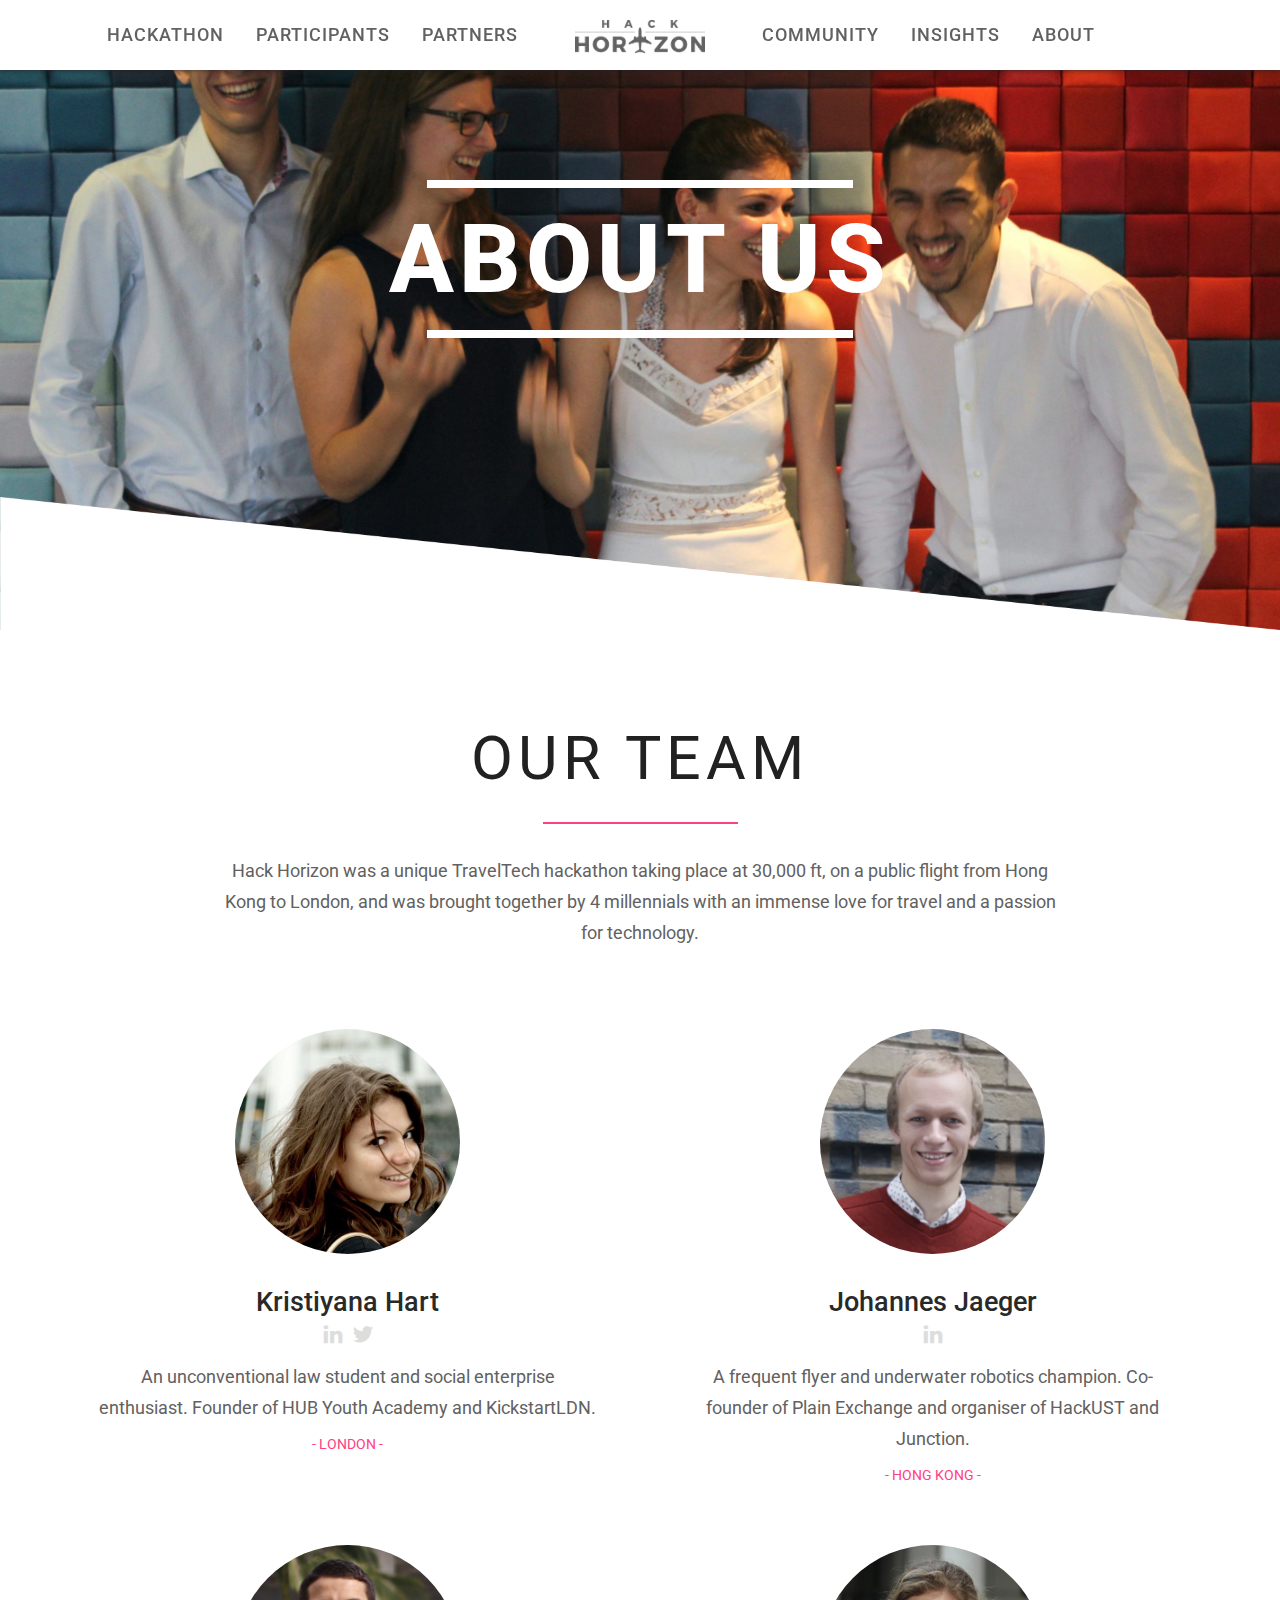
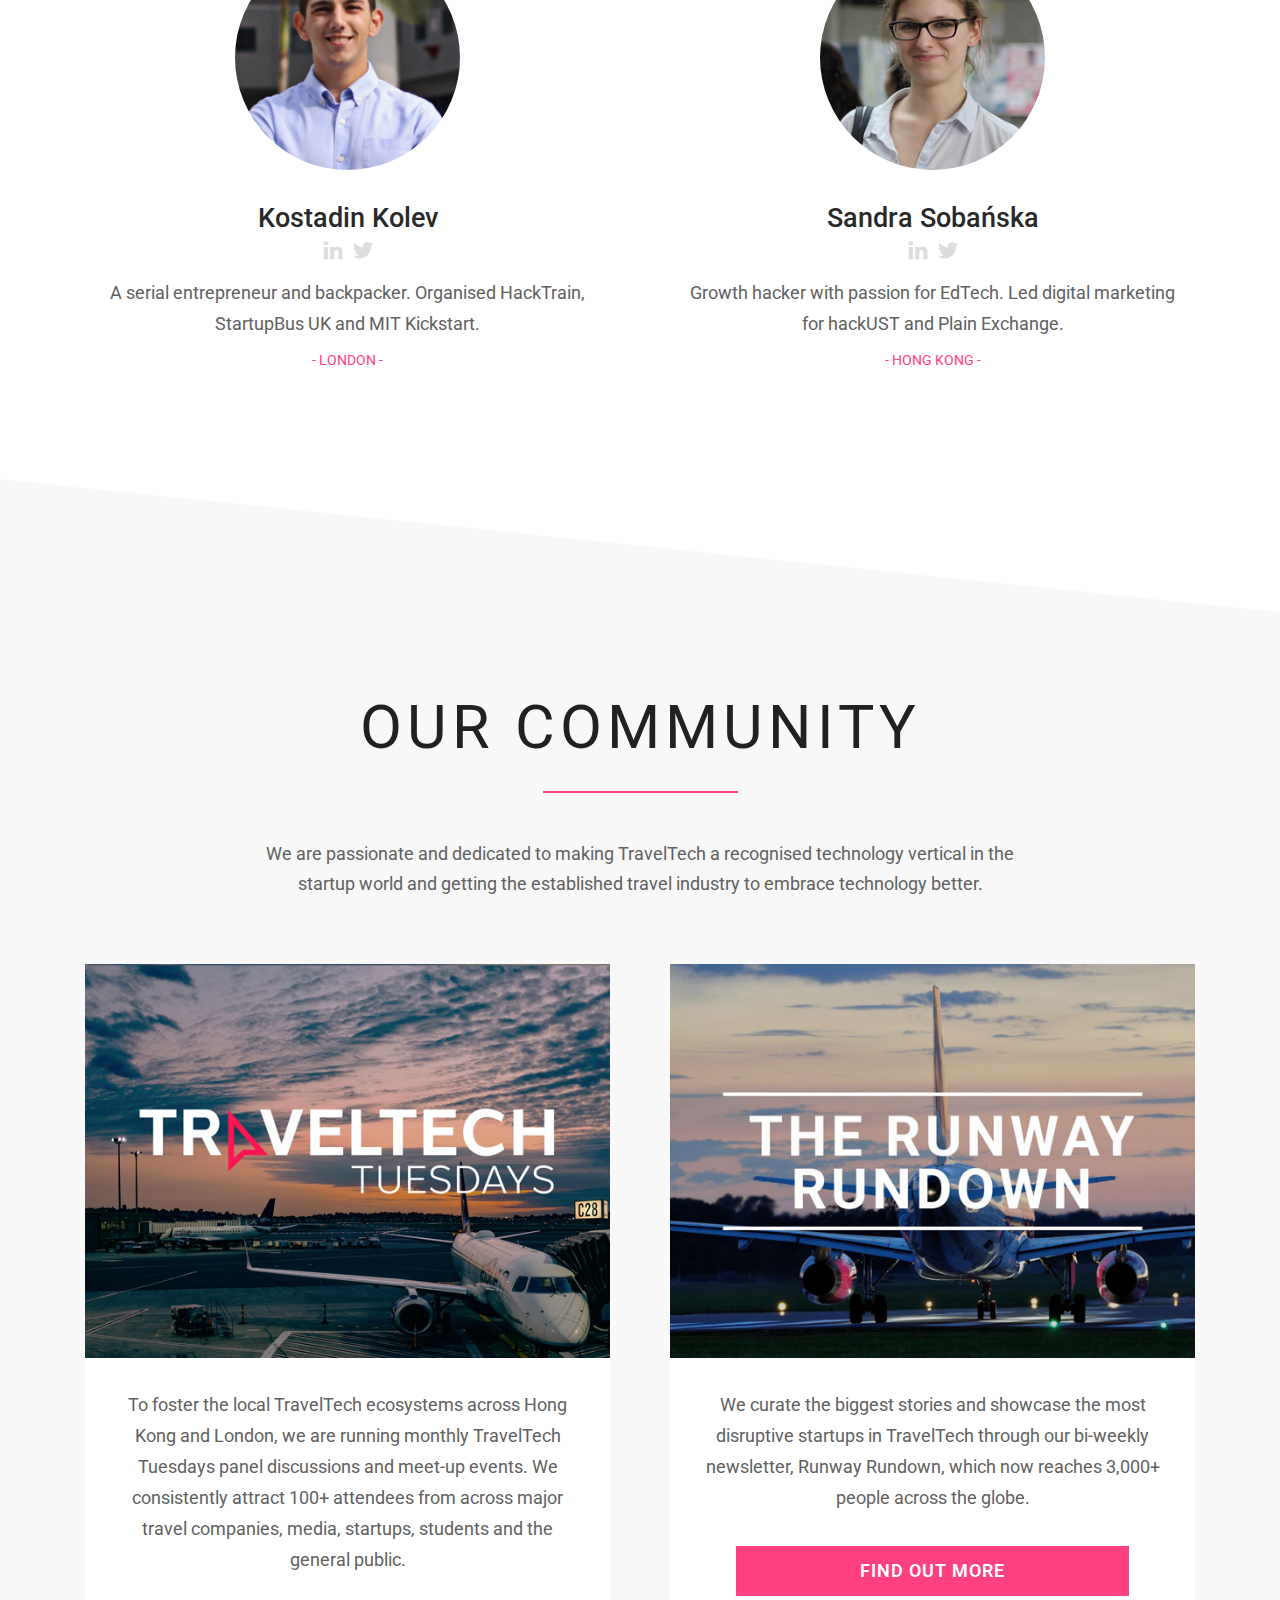
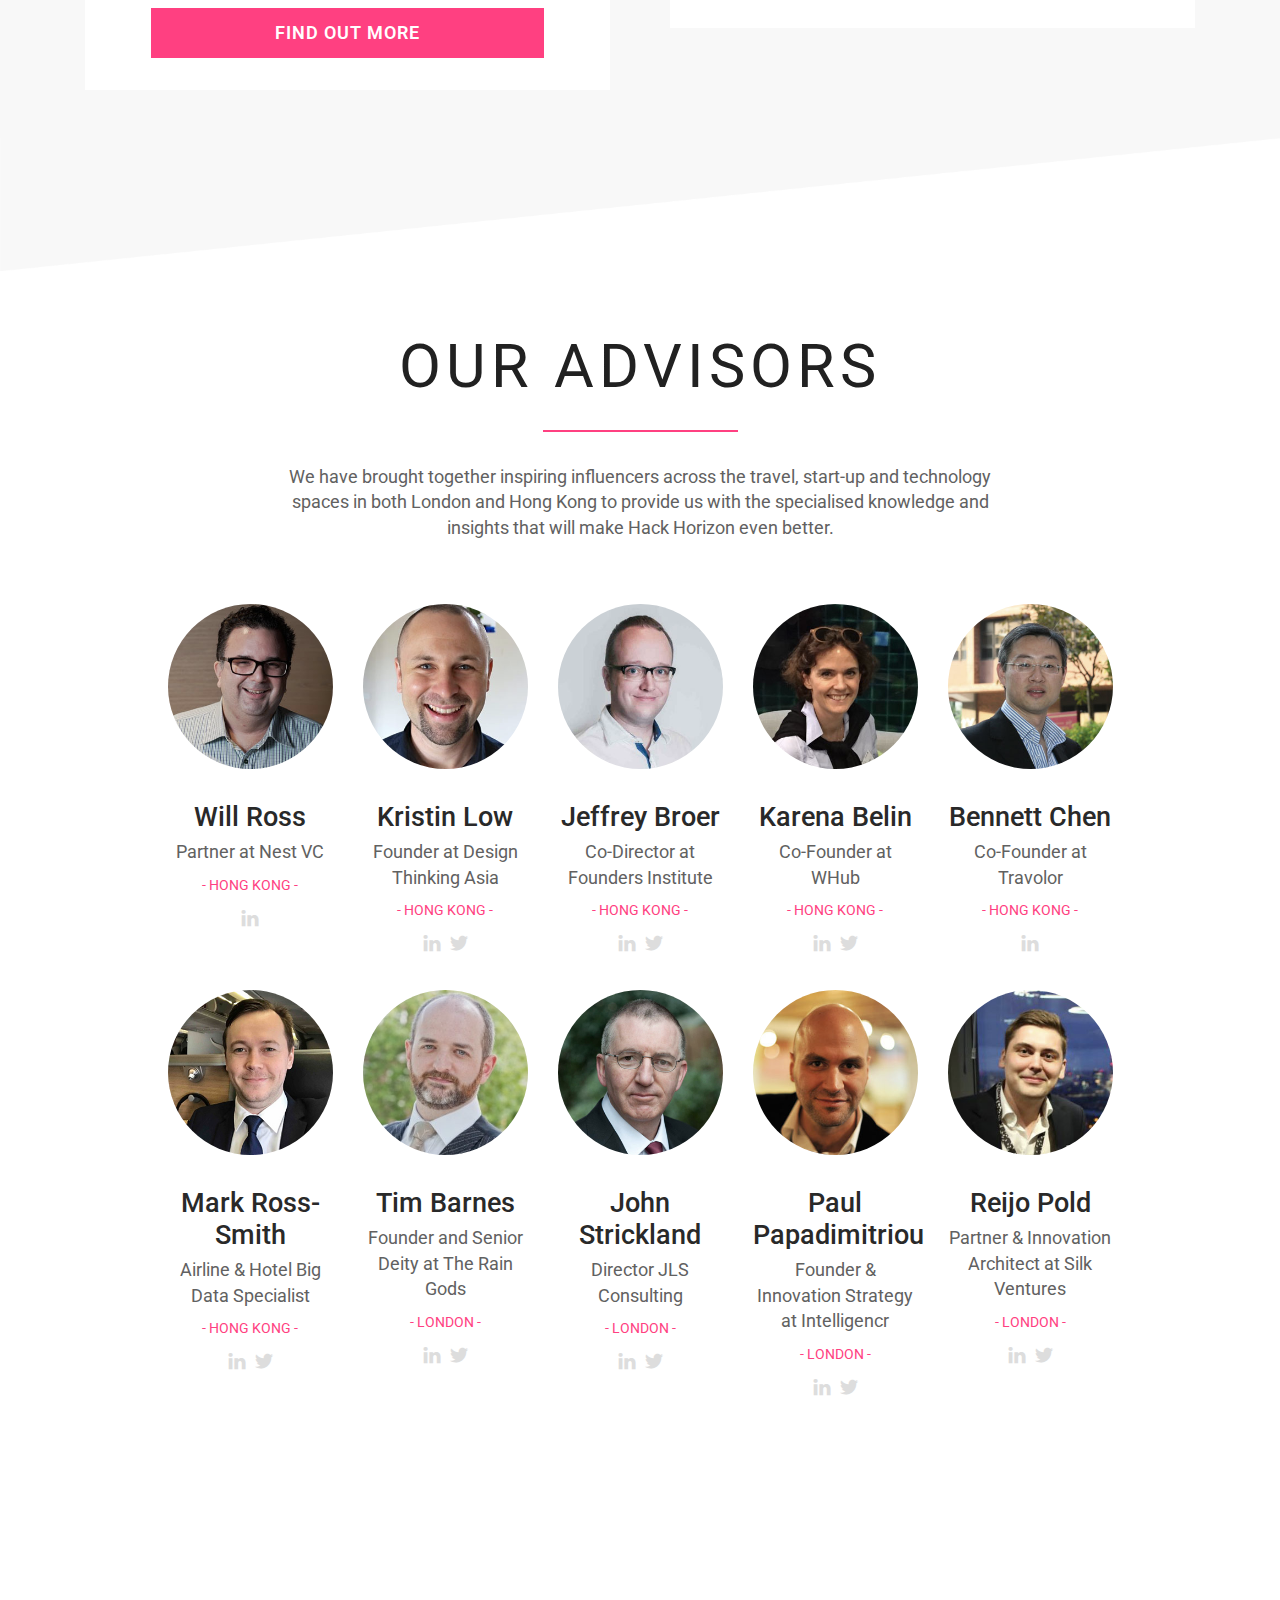
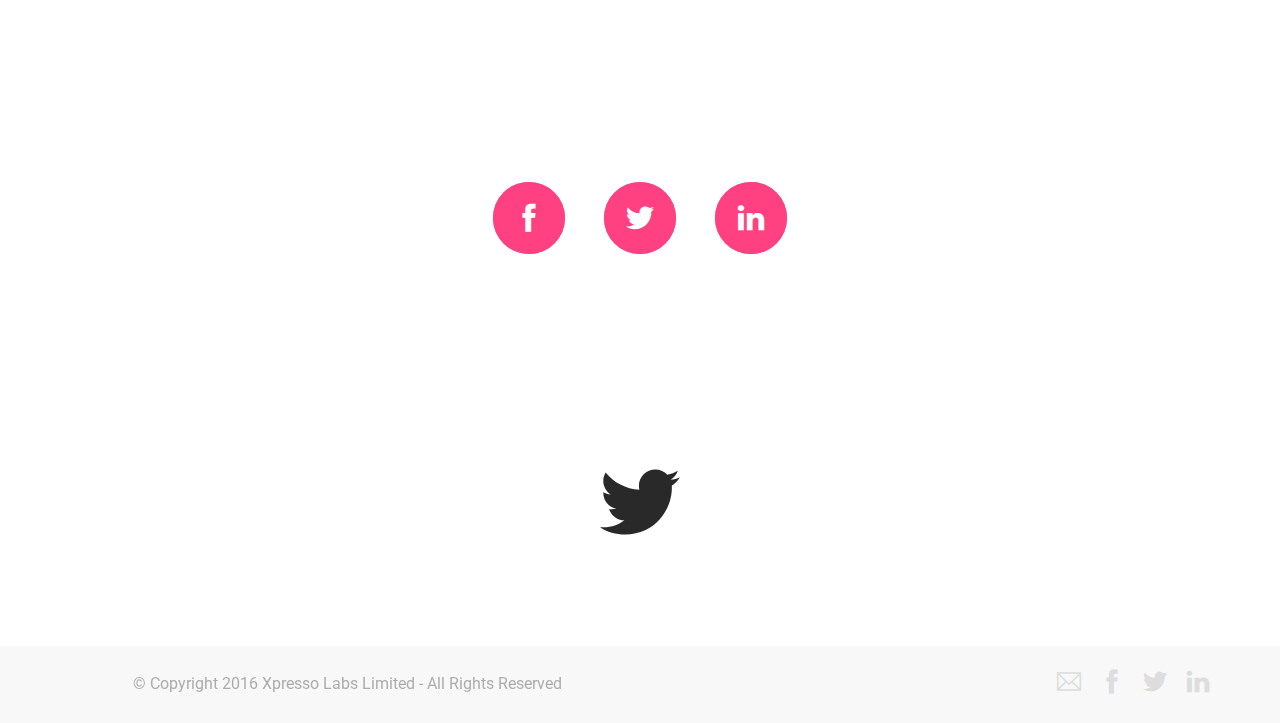
==== commit a1bb1147: "Nav Bar Fix and Copy Fix (past tense)" ====
--- a/about.html
+++ b/about.html
@@ -99,8 +99,8 @@
                 </div>
                 <div class="col-sm-12 col-md-5 col-md-pull-2 overflow-hidden-xs nav_bar_open menu_list">
                   <ul class="menu inline-block pull-right">
-                    <li><a id="top_link" href="index.html#about" class="inner-link">THE HACKATHON</a></li>
-                    <li><a href="index.html#Final32" class="inner-link">THe Final 32</a></li>
+                    <li><a id="top_link" href="index.html#about" class="inner-link">HACKATHON</a></li>
+                    <li><a href="index.html#Final32" class="inner-link">Participants</a></li>
                     <li><a href="index.html#partners" class="inner-link">PARTNERS</a></li>
                   </ul>
                 </div>
--- a/css/about.css
+++ b/css/about.css
@@ -200,6 +200,7 @@
     margin: 36px auto 64px auto;
     border-bottom: 2px solid #FF4081; }
   #advisors img {
+    border-radius: 150px;
     max-width: 100%;
     -webkit-filter: grayscale(0.2);
     filter: grayscale(0.2); }
